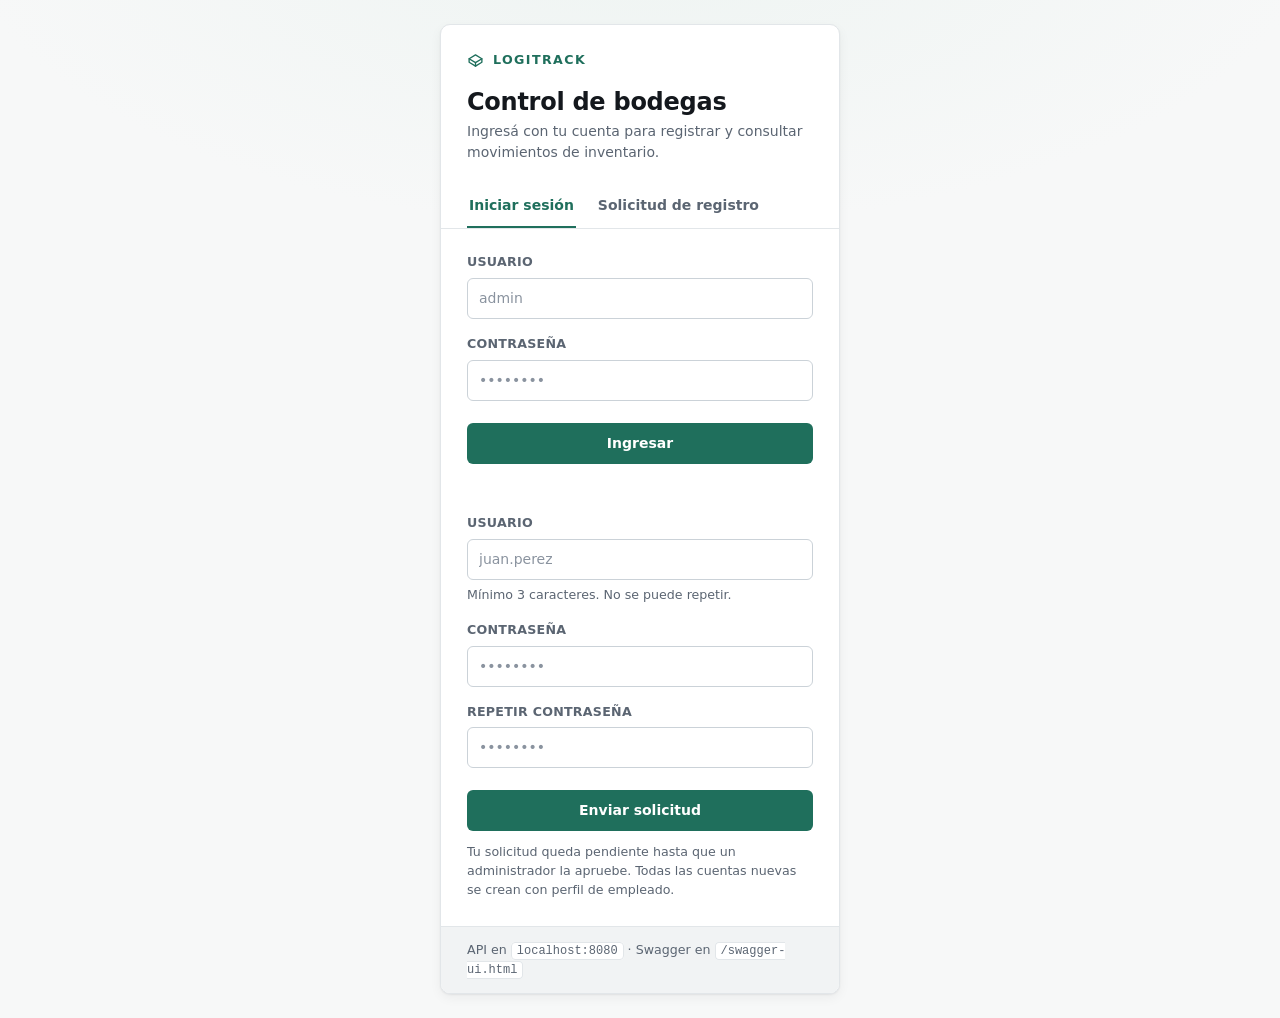
==== frontend/dashboard.html @ ac79ae20 "✨ feat: agrega el frontend del panel" ====
<!DOCTYPE html>
<html lang="es">
<head>
<meta charset="UTF-8">
<meta name="viewport" content="width=device-width, initial-scale=1">
<title>LogiTrack — Panel</title>
<link rel="stylesheet" href="css/estilos.css">
</head>
<body>

<div class="app">

  <!-- ============ BARRA LATERAL ============ -->
  <aside class="barra">
    <div class="barra__marca">
      <svg viewBox="0 0 24 24" fill="none" stroke="currentColor" stroke-width="1.9" stroke-linecap="round" stroke-linejoin="round" aria-hidden="true">
        <path d="M3 9.5 12 4l9 5.5v5L12 20l-9-5.5z"/>
        <path d="M3 9.5 12 15l9-5.5M12 15v5"/>
      </svg>
      <span>LogiTrack</span>
    </div>

    <div class="barra__seccion">Inventario</div>
    <nav class="barra__nav">
      <button class="barra__enlace" data-vista="bodegas">
        <svg viewBox="0 0 24 24" fill="none" stroke="currentColor" stroke-width="1.8" stroke-linecap="round" stroke-linejoin="round" aria-hidden="true"><path d="M3 10 12 3l9 7v10a1 1 0 0 1-1 1H4a1 1 0 0 1-1-1z"/><path d="M9 21v-7h6v7"/></svg>
        <span>Bodegas</span>
      </button>
      <button class="barra__enlace" data-vista="productos">
        <svg viewBox="0 0 24 24" fill="none" stroke="currentColor" stroke-width="1.8" stroke-linecap="round" stroke-linejoin="round" aria-hidden="true"><path d="M20 7 12 3 4 7v10l8 4 8-4z"/><path d="m4 7 8 4 8-4M12 11v10"/></svg>
        <span>Productos</span>
      </button>
      <button class="barra__enlace" data-vista="inventario">
        <svg viewBox="0 0 24 24" fill="none" stroke="currentColor" stroke-width="1.8" stroke-linecap="round" stroke-linejoin="round" aria-hidden="true"><path d="M4 6h16M4 12h16M4 18h16"/><circle cx="8" cy="6" r="1.4"/><circle cx="15" cy="12" r="1.4"/><circle cx="10" cy="18" r="1.4"/></svg>
        <span>Inventario</span>
      </button>
    </nav>

    <div class="barra__seccion">Operación</div>
    <nav class="barra__nav">
      <button class="barra__enlace" data-vista="movimiento">
        <svg viewBox="0 0 24 24" fill="none" stroke="currentColor" stroke-width="1.8" stroke-linecap="round" stroke-linejoin="round" aria-hidden="true"><path d="M4 8h13l-3-3M20 16H7l3 3"/></svg>
        <span>Movimientos</span>
      </button>
      <button class="barra__enlace" data-vista="detalle">
        <svg viewBox="0 0 24 24" fill="none" stroke="currentColor" stroke-width="1.8" stroke-linecap="round" stroke-linejoin="round" aria-hidden="true"><path d="M8 6h13M8 12h13M8 18h13"/><circle cx="3.5" cy="6" r="1.2"/><circle cx="3.5" cy="12" r="1.2"/><circle cx="3.5" cy="18" r="1.2"/></svg>
        <span>Detalle</span>
      </button>
    </nav>

    <div class="barra__seccion solo-admin">Administración</div>
    <nav class="barra__nav solo-admin">
      <button class="barra__enlace" data-vista="solicitudes">
        <svg viewBox="0 0 24 24" fill="none" stroke="currentColor" stroke-width="1.8" stroke-linecap="round" stroke-linejoin="round" aria-hidden="true"><path d="M16 4h2a2 2 0 0 1 2 2v13a2 2 0 0 1-2 2H6a2 2 0 0 1-2-2V6a2 2 0 0 1 2-2h2"/><rect x="8" y="2" width="8" height="4" rx="1"/></svg>
        <span>Solicitudes</span>
      </button>
      <button class="barra__enlace" data-vista="auditoria">
        <svg viewBox="0 0 24 24" fill="none" stroke="currentColor" stroke-width="1.8" stroke-linecap="round" stroke-linejoin="round" aria-hidden="true"><path d="M12 3l8 4v5c0 4.4-3.4 8.3-8 9-4.6-.7-8-4.6-8-9V7z"/><path d="m9 12 2 2 4-4"/></svg>
        <span>Auditoría</span>
      </button>
      <button class="barra__enlace" data-vista="reporte">
        <svg viewBox="0 0 24 24" fill="none" stroke="currentColor" stroke-width="1.8" stroke-linecap="round" stroke-linejoin="round" aria-hidden="true"><path d="M4 20V10M10 20V4M16 20v-7M22 20H2"/></svg>
        <span>Reporte</span>
      </button>
    </nav>

    <div class="barra__pie">
      <div class="barra__usuario">
        <span class="barra__inicial" id="inicial">?</span>
        <div>
          <span id="usuario-nombre">—</span>
          <span class="barra__rol" id="usuario-rol">—</span>
        </div>
      </div>
      <button class="barra__salir" id="btn-salir">Cerrar sesión</button>
    </div>
  </aside>

  <!-- ============ CONTENIDO ============ -->
  <div class="contenido">
    <header class="cabecera">
      <div class="cabecera__texto">
        <h1 id="titulo-vista">Bodegas</h1>
        <p id="desc-vista">Cargando…</p>
      </div>
    </header>

    <section class="vista" id="vista">
      <div class="panel"><div class="panel__cabecera"><div><h3>Cargando</h3><p>Un momento…</p></div></div></div>
    </section>
  </div>

</div>

<script src="js/dashboard.js"></script>
</body>
</html>
---- frontend/css/estilos.css ----
/* =========================================================
   LogiTrack — hoja de estilos
   Superficie: Operate (panel administrativo)
   ========================================================= */

/* ---------- Tokens ---------- */
:root {
  --tinta:        #14181d;
  --tinta-suave:  #5b6572;
  --tinta-tenue:  #8a939f;

  --fondo:        #f7f8f8;
  --superficie:   #ffffff;
  --superficie-2: #f1f3f4;
  --linea:        #e2e6e9;
  --linea-fuerte: #cbd2d8;

  --barra:        #1b2530;
  --barra-tinta:  #c6d0da;
  --barra-tenue:  #8a99a8;
  --barra-linea:  #2c3947;

  --acento:       #1f6f5c;
  --acento-hover: #185a4a;
  --acento-tenue: #e6f1ed;

  --exito:        #1c6b45;
  --exito-tenue:  #e6f3ec;
  --alerta:       #8a5a00;
  --alerta-tenue: #fbf1dd;
  --peligro:      #a82b22;
  --peligro-tenue:#fbeae8;

  --radio:   6px;
  --radio-g: 10px;

  --sombra: 0 1px 2px rgba(20, 24, 29, .06), 0 4px 12px rgba(20, 24, 29, .05);
  --sombra-alta: 0 8px 28px rgba(20, 24, 29, .12);

  --fuente: system-ui, -apple-system, "Segoe UI", Roboto, "Helvetica Neue", Arial, sans-serif;

  /* escala fija 1.125 */
  --t-xs:  .79rem;
  --t-sm:  .875rem;
  --t-md:  1rem;
  --t-lg:  1.125rem;
  --t-xl:  1.28rem;
  --t-2xl: 1.5rem;
}

/* ---------- Reset ---------- */
*, *::before, *::after { box-sizing: border-box; }
* { margin: 0; }

html { -webkit-text-size-adjust: 100%; }

body {
  font-family: var(--fuente);
  font-size: var(--t-sm);
  line-height: 1.5;
  color: var(--tinta);
  background: var(--fondo);
  -webkit-font-smoothing: antialiased;
}

button, input, select, textarea { font: inherit; color: inherit; }

/* Superficies del navegador, atadas a la paleta */
::selection { background: #cde7de; color: var(--tinta); }
:focus-visible {
  outline: 2px solid var(--acento);
  outline-offset: 2px;
  border-radius: 2px;
}
html { scrollbar-color: var(--linea-fuerte) transparent; scrollbar-width: thin; }

/* ---------- Tipografía ---------- */
h1, h2, h3 { line-height: 1.2; letter-spacing: -0.011em; text-wrap: balance; font-weight: 600; }
h1 { font-size: var(--t-2xl); }
h2 { font-size: var(--t-xl); }
h3 { font-size: var(--t-md); }

p { text-wrap: pretty; }

.dato-num { font-variant-numeric: tabular-nums; }

/* ---------- Controles ---------- */
.campo { display: grid; gap: 6px; }

.campo > label {
  font-size: var(--t-xs);
  font-weight: 600;
  letter-spacing: .02em;
  text-transform: uppercase;
  color: var(--tinta-suave);
}

input[type="text"], input[type="password"], input[type="number"],
input[type="datetime-local"], select {
  width: 100%;
  padding: 9px 11px;
  border: 1px solid var(--linea-fuerte);
  border-radius: var(--radio);
  background: var(--superficie);
  transition: border-color .15s ease, box-shadow .15s ease;
}

input::placeholder { color: var(--tinta-tenue); }

input:hover:not(:disabled), select:hover:not(:disabled) { border-color: #b3bcc5; }

input:focus, select:focus {
  outline: none;
  border-color: var(--acento);
  box-shadow: 0 0 0 3px var(--acento-tenue);
}

input:disabled, select:disabled { background: var(--superficie-2); color: var(--tinta-tenue); cursor: not-allowed; }

input[aria-invalid="true"] { border-color: var(--peligro); }
input[aria-invalid="true"]:focus { box-shadow: 0 0 0 3px var(--peligro-tenue); }

.ayuda { font-size: var(--t-xs); color: var(--tinta-suave); }
.error-campo { font-size: var(--t-xs); color: var(--peligro); }

/* ---------- Botones ---------- */
.boton {
  display: inline-flex;
  align-items: center;
  justify-content: center;
  gap: 7px;
  padding: 9px 15px;
  border: 1px solid transparent;
  border-radius: var(--radio);
  font-size: var(--t-sm);
  font-weight: 600;
  cursor: pointer;
  transition: background-color .15s ease, border-color .15s ease, color .15s ease;
  white-space: nowrap;
}

.boton--primario { background: var(--acento); color: #fff; }
.boton--primario:hover:not(:disabled) { background: var(--acento-hover); }
.boton--primario:active:not(:disabled) { background: #133f34; }

.boton--secundario {
  background: var(--superficie);
  border-color: var(--linea-fuerte);
  color: var(--tinta);
}
.boton--secundario:hover:not(:disabled) { background: var(--superficie-2); }

.boton--fantasma { background: transparent; color: var(--tinta-suave); }
.boton--fantasma:hover:not(:disabled) { background: var(--superficie-2); color: var(--tinta); }

.boton--peligro { background: transparent; border-color: var(--linea-fuerte); color: var(--peligro); }
.boton--peligro:hover:not(:disabled) { background: var(--peligro-tenue); border-color: #e6c3c0; }

.boton--bloque { width: 100%; }
.boton--sm { padding: 5px 10px; font-size: var(--t-xs); }

.boton:disabled { opacity: .55; cursor: not-allowed; }

.boton[data-cargando="true"] { color: transparent; position: relative; }
.boton[data-cargando="true"]::after {
  content: "";
  position: absolute;
  width: 14px; height: 14px;
  border: 2px solid rgba(255,255,255,.45);
  border-top-color: #fff;
  border-radius: 50%;
  animation: girar .6s linear infinite;
}
@keyframes girar { to { transform: rotate(360deg); } }

/* ---------- Login / registro ---------- */
.acceso {
  min-height: 100dvh;
  display: grid;
  place-items: center;
  padding: 24px;
  background:
    radial-gradient(1100px 500px at 50% -8%, #eef4f2 0%, transparent 62%),
    var(--fondo);
}

.acceso__panel {
  width: 100%;
  max-width: 400px;
  background: var(--superficie);
  border: 1px solid var(--linea);
  border-radius: var(--radio-g);
  box-shadow: var(--sombra);
  overflow: hidden;
}

.acceso__marca {
  padding: 26px 26px 0;
  display: grid;
  gap: 4px;
}

.acceso__logo {
  display: flex;
  align-items: center;
  gap: 9px;
  font-size: var(--t-xs);
  font-weight: 700;
  letter-spacing: .11em;
  text-transform: uppercase;
  color: var(--acento);
  margin-bottom: 14px;
}

.acceso__logo svg { width: 17px; height: 17px; }

.acceso__marca p { color: var(--tinta-suave); font-size: var(--t-sm); }

.pestanas {
  display: flex;
  gap: 2px;
  margin-top: 22px;
  padding: 0 26px;
  border-bottom: 1px solid var(--linea);
}

.pestana {
  position: relative;
  padding: 10px 2px;
  margin-right: 18px;
  background: none;
  border: 0;
  border-bottom: 2px solid transparent;
  color: var(--tinta-suave);
  font-size: var(--t-sm);
  font-weight: 600;
  cursor: pointer;
  transition: color .15s ease, border-color .15s ease;
}

.pestana:hover { color: var(--tinta); }

.pestana[aria-selected="true"] {
  color: var(--acento);
  border-bottom-color: var(--acento);
}

.acceso__cuerpo { padding: 24px 26px 26px; display: grid; gap: 16px; }

.acceso__pie {
  padding: 14px 26px;
  border-top: 1px solid var(--linea);
  background: var(--superficie-2);
  font-size: var(--t-xs);
  color: var(--tinta-suave);
}

.acceso__pie code {
  font-family: ui-monospace, "Cascadia Mono", Consolas, monospace;
  font-size: .95em;
  background: var(--superficie);
  border: 1px solid var(--linea);
  border-radius: 4px;
  padding: 1px 5px;
}

/* ---------- Avisos ---------- */
.aviso {
  display: flex;
  gap: 10px;
  padding: 11px 13px;
  border-radius: var(--radio);
  font-size: var(--t-sm);
  border: 1px solid;
}
.aviso--error   { background: var(--peligro-tenue); border-color: #eccfcc; color: var(--peligro); }
.aviso--exito   { background: var(--exito-tenue);   border-color: #cfe6da; color: var(--exito); }
.aviso--info    { background: var(--acento-tenue);  border-color: #cde3db; color: var(--acento); }
.aviso--alerta  { background: var(--alerta-tenue);  border-color: #eddfbe; color: var(--alerta); }
.aviso[hidden] { display: none; }

/* ---------- Shell del panel ---------- */
.app {
  display: grid;
  grid-template-columns: 232px 1fr;
  min-height: 100dvh;
}

/* ---------- Barra lateral ---------- */
.barra {
  background: var(--barra);
  color: var(--barra-tinta);
  display: flex;
  flex-direction: column;
  padding: 18px 12px;
  gap: 6px;
}

.barra__marca {
  display: flex;
  align-items: center;
  gap: 9px;
  padding: 4px 10px 18px;
  color: #fff;
}

.barra__marca svg { width: 19px; height: 19px; color: #6fd0b2; }

.barra__marca span {
  font-size: var(--t-xs);
  font-weight: 700;
  letter-spacing: .11em;
  text-transform: uppercase;
}

.barra__seccion {
  padding: 14px 10px 6px;
  font-size: 11px;
  font-weight: 700;
  letter-spacing: .09em;
  text-transform: uppercase;
  color: var(--barra-tenue);
}

.barra__nav { display: grid; gap: 1px; }

.barra__enlace {
  display: flex;
  align-items: center;
  gap: 10px;
  width: 100%;
  padding: 8px 10px;
  border: 0;
  border-radius: var(--radio);
  background: none;
  color: var(--barra-tinta);
  font-size: var(--t-sm);
  text-align: left;
  cursor: pointer;
  transition: background-color .15s ease, color .15s ease;
}

.barra__enlace svg { width: 16px; height: 16px; flex: none; opacity: .8; }
.barra__enlace:hover { background: #243040; color: #fff; }
.barra__enlace[aria-current="page"] { background: #26333f; color: #fff; }
.barra__enlace[aria-current="page"] svg { opacity: 1; color: #6fd0b2; }

.barra__pie { margin-top: auto; padding-top: 14px; border-top: 1px solid var(--barra-linea); }

.barra__usuario {
  display: flex;
  align-items: center;
  gap: 9px;
  padding: 8px 10px;
  color: #fff;
  font-size: var(--t-sm);
}

.barra__inicial {
  width: 26px; height: 26px;
  flex: none;
  display: grid;
  place-items: center;
  border-radius: 50%;
  background: #33445a;
  font-size: var(--t-xs);
  font-weight: 700;
}

.barra__rol {
  display: block;
  font-size: 11px;
  color: var(--barra-tenue);
  letter-spacing: .04em;
}

.barra__salir {
  display: block;
  width: 100%;
  margin-top: 4px;
  padding: 7px 10px;
  border: 0;
  border-radius: var(--radio);
  background: none;
  color: var(--barra-tenue);
  font-size: var(--t-xs);
  text-align: left;
  cursor: pointer;
}
.barra__salir:hover { background: #243040; color: #fff; }

/* ---------- Contenido ---------- */
.contenido { display: flex; flex-direction: column; min-width: 0; }

.cabecera {
  display: flex;
  align-items: flex-end;
  justify-content: space-between;
  gap: 20px;
  padding: 26px 32px 18px;
  border-bottom: 1px solid var(--linea);
  background: var(--superficie);
}

.cabecera__texto { display: grid; gap: 3px; }
.cabecera__texto p { color: var(--tinta-suave); font-size: var(--t-sm); }

.vista { padding: 24px 32px 48px; display: grid; gap: 20px; align-content: start; }

/* ---------- Panel de contenido ---------- */
.panel {
  background: var(--superficie);
  border: 1px solid var(--linea);
  border-radius: var(--radio-g);
  overflow: hidden;
}

.panel__cabecera {
  display: flex;
  align-items: center;
  justify-content: space-between;
  gap: 16px;
  padding: 14px 18px;
  border-bottom: 1px solid var(--linea);
}

.panel__cabecera h3 { font-size: var(--t-md); }
.panel__cabecera p { color: var(--tinta-suave); font-size: var(--t-xs); margin-top: 2px; }

/* ---------- Tabla ---------- */
.tabla-envoltura { overflow-x: auto; }

table { width: 100%; border-collapse: collapse; font-size: var(--t-sm); }

thead th {
  position: sticky;
  top: 0;
  padding: 9px 18px;
  text-align: left;
  font-size: var(--t-xs);
  font-weight: 600;
  letter-spacing: .03em;
  text-transform: uppercase;
  color: var(--tinta-suave);
  background: var(--superficie-2);
  border-bottom: 1px solid var(--linea);
  white-space: nowrap;
}

tbody td {
  padding: 11px 18px;
  border-bottom: 1px solid var(--linea);
  vertical-align: middle;
}

tbody tr:last-child td { border-bottom: 0; }
tbody tr:hover { background: #fafbfb; }

td.num, th.num { text-align: right; font-variant-numeric: tabular-nums; }

.celda-vacia { padding: 40px 18px; text-align: center; color: var(--tinta-suave); }
.celda-vacia strong { display: block; color: var(--tinta); margin-bottom: 4px; }

/* ---------- Etiquetas de estado ---------- */
.eti {
  display: inline-flex;
  align-items: center;
  gap: 5px;
  padding: 2px 8px;
  border-radius: 999px;
  font-size: 11.5px;
  font-weight: 600;
  letter-spacing: .02em;
  border: 1px solid;
  white-space: nowrap;
}
.eti--activo    { background: var(--exito-tenue); color: var(--exito); border-color: #cfe6da; }
.eti--pendiente { background: var(--alerta-tenue); color: var(--alerta); border-color: #eddfbe; }
.eti--rechazado { background: var(--peligro-tenue); color: var(--peligro); border-color: #eccfcc; }
.eti--insert    { background: var(--exito-tenue); color: var(--exito); border-color: #cfe6da; }
.eti--update    { background: var(--acento-tenue); color: var(--acento); border-color: #cde3db; }
.eti--delete    { background: var(--peligro-tenue); color: var(--peligro); border-color: #eccfcc; }
.eti--neutra    { background: var(--superficie-2); color: var(--tinta-suave); border-color: var(--linea-fuerte); }

/* ---------- Rejilla de métricas ---------- */
.rejilla {
  display: grid;
  grid-template-columns: repeat(auto-fit, minmax(210px, 1fr));
  gap: 1px;
  background: var(--linea);
  border: 1px solid var(--linea);
  border-radius: var(--radio-g);
  overflow: hidden;
}

.metrica { background: var(--superficie); padding: 16px 18px; display: grid; gap: 3px; }
.metrica__rotulo { font-size: var(--t-xs); color: var(--tinta-suave); letter-spacing: .02em; }
.metrica__valor { font-size: var(--t-xl); font-weight: 600; font-variant-numeric: tabular-nums; }
.metrica__nota { font-size: var(--t-xs); color: var(--tinta-tenue); }

/* ---------- Formularios en fila ---------- */
.form-fila {
  display: grid;
  grid-template-columns: repeat(auto-fit, minmax(160px, 1fr));
  gap: 14px;
  align-items: end;
}

.form-fila .campo--ancho { grid-column: 1 / -1; }

/* ---------- Cargando ---------- */
.esqueleto {
  height: 13px;
  border-radius: 3px;
  background: linear-gradient(90deg, var(--superficie-2) 25%, #e9edef 50%, var(--superficie-2) 75%);
  background-size: 200% 100%;
  animation: brillo 1.3s ease-in-out infinite;
}
@keyframes brillo { to { background-position: -200% 0; } }

/* ---------- Responsive ---------- */
@media (max-width: 860px) {
  .app { grid-template-columns: 1fr; }
  .barra {
    flex-direction: row;
    align-items: center;
    padding: 10px 12px;
    overflow-x: auto;
    gap: 2px;
  }
  .barra__marca { padding: 0 14px 0 4px; }
  .barra__marca span { display: none; }
  .barra__seccion { display: none; }
  .barra__nav { display: flex; gap: 2px; }
  .barra__enlace span { display: none; }
  .barra__enlace { padding: 9px; }
  .barra__pie { margin-top: 0; padding-top: 0; border-top: 0; margin-left: auto; }
  .barra__usuario div { display: none; }
  .barra__salir { display: none; }
  .cabecera, .vista { padding-left: 16px; padding-right: 16px; }
}
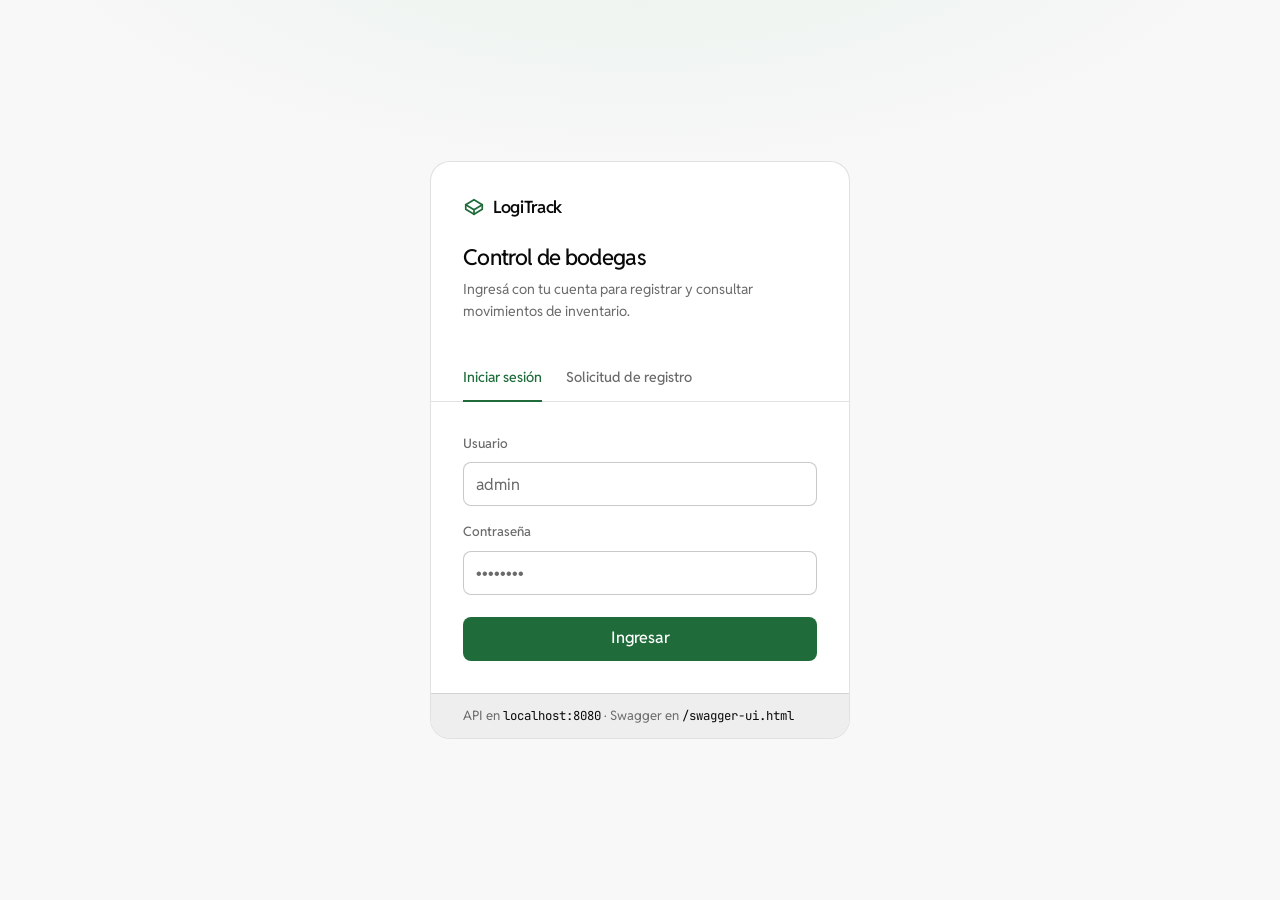
==== commit 4766620a: "✨ feat: rehace el sistema visual del frontend" ====
--- a/frontend/dashboard.html
+++ b/frontend/dashboard.html
@@ -1,9 +1,12 @@
 <!DOCTYPE html>
-<html lang="es">
+<html lang="es" data-radius="soft">
 <head>
 <meta charset="UTF-8">
-<meta name="viewport" content="width=device-width, initial-scale=1">
+<meta name="viewport" content="width=device-width, initial-scale=1, viewport-fit=cover">
 <title>LogiTrack — Panel</title>
+<link rel="preconnect" href="https://fonts.googleapis.com">
+<link rel="preconnect" href="https://fonts.gstatic.com" crossorigin>
+<link href="https://fonts.googleapis.com/css2?family=Reddit+Sans:wght@400..700&family=JetBrains+Mono:wght@400..500&display=swap" rel="stylesheet">
 <link rel="stylesheet" href="css/estilos.css">
 </head>
 <body>
--- a/frontend/css/estilos.css
+++ b/frontend/css/estilos.css
@@ -1,393 +1,482 @@
 /* =========================================================
-   LogiTrack — hoja de estilos
-   Superficie: Operate (panel administrativo)
+   LogiTrack — sistema visual
+   Paleta y tipografía: repartidas por el dealer del skill
+   design-taste-frontend (palette mint-pink-accounts, type reddit).
+   Superficie: Operate (panel de trabajo). Un solo sistema:
+   un botón, un radio, una hairline, una tabla, un acento.
    ========================================================= */
 
-/* ---------- Tokens ---------- */
+/* ---------- Tokens repartidos ---------- */
 :root {
-  --tinta:        #14181d;
-  --tinta-suave:  #5b6572;
-  --tinta-tenue:  #8a939f;
-
-  --fondo:        #f7f8f8;
-  --superficie:   #ffffff;
-  --superficie-2: #f1f3f4;
-  --linea:        #e2e6e9;
-  --linea-fuerte: #cbd2d8;
-
-  --barra:        #1b2530;
-  --barra-tinta:  #c6d0da;
-  --barra-tenue:  #8a99a8;
-  --barra-linea:  #2c3947;
-
-  --acento:       #1f6f5c;
-  --acento-hover: #185a4a;
-  --acento-tenue: #e6f1ed;
-
-  --exito:        #1c6b45;
-  --exito-tenue:  #e6f3ec;
-  --alerta:       #8a5a00;
-  --alerta-tenue: #fbf1dd;
-  --peligro:      #a82b22;
-  --peligro-tenue:#fbeae8;
-
-  --radio:   6px;
-  --radio-g: 10px;
-
-  --sombra: 0 1px 2px rgba(20, 24, 29, .06), 0 4px 12px rgba(20, 24, 29, .05);
-  --sombra-alta: 0 8px 28px rgba(20, 24, 29, .12);
-
-  --fuente: system-ui, -apple-system, "Segoe UI", Roboto, "Helvetica Neue", Arial, sans-serif;
-
-  /* escala fija 1.125 */
-  --t-xs:  .79rem;
-  --t-sm:  .875rem;
-  --t-md:  1rem;
-  --t-lg:  1.125rem;
-  --t-xl:  1.28rem;
-  --t-2xl: 1.5rem;
-}
-
-/* ---------- Reset ---------- */
+  /* paleta */
+  --bg:        #f8f8f8;
+  --surface:   #eeeeee;
+  --ink:       #0a0a0a;
+  --muted:     #6a6a6a;
+  --accent:    #1f6b3a;
+  --accent-ink:#ffffff;
+
+  /* ground invertido (barra lateral) */
+  --inv-bg:      #0a0a0a;
+  --inv-surface: #171717;
+  --inv-ink:     #f8f8f8;
+  --inv-muted:   #939393;
+
+  /* hairline: 12-15% del ink, nunca un gris inventado */
+  --line:        rgba(10, 10, 10, .12);
+  --line-fuerte: rgba(10, 10, 10, .22);
+  --line-inv:    rgba(248, 248, 248, .14);
+
+  /* estado: solo para marcas pequeñas y etiquetas */
+  --ok:      #1f6b3a;
+  --ok-bg:   #e8f1ec;
+  --warn:    #7d5300;
+  --warn-bg: #f8efdc;
+  --bad:     #9c2a21;
+  --bad-bg:  #f8e7e5;
+
+  /* tipografía */
+  --font-display: "Reddit Sans", system-ui, -apple-system, "Segoe UI", sans-serif;
+  --font-text:    "Reddit Sans", system-ui, -apple-system, "Segoe UI", sans-serif;
+  --font-mono:    "JetBrains Mono", ui-monospace, "Cascadia Mono", Consolas, monospace;
+
+  --display-weight: 500;
+  --display-tracking: -0.03em;
+
+  /* escala fija */
+  --t-h1:    1.75rem;   /* 28 */
+  --t-h2:    1.375rem;  /* 22 */
+  --t-h3:    1.0625rem; /* 17 */
+  --t-body:  1rem;      /* 16 */
+  --t-small: .875rem;   /* 14 */
+  --t-label: .8125rem;  /* 13 */
+  --t-stat:  2.125rem;  /* 34 */
+
+  /* radios: soft 8 / 12 / 20 */
+  --r-sm:  8px;
+  --r-md:  12px;
+  --r-lg:  20px;
+
+  /* spacing: 4 8 12 16 24 32 48 64 */
+  --s-1: 4px;  --s-2: 8px;  --s-3: 12px; --s-4: 16px;
+  --s-5: 24px; --s-6: 32px; --s-7: 48px; --s-8: 64px;
+
+  /* movimiento (skill animate) */
+  --ease-out:    cubic-bezier(0.23, 1, 0.32, 1);
+  --ease-in-out: cubic-bezier(0.77, 0, 0.175, 1);
+  --dur-fast:  140ms;
+  --dur:       180ms;
+  --dur-vista: 220ms;
+}
+
+/* ---------- Base ---------- */
 *, *::before, *::after { box-sizing: border-box; }
 * { margin: 0; }
 
-html { -webkit-text-size-adjust: 100%; }
+[hidden] { display: none !important; }
+
+html {
+  -webkit-text-size-adjust: 100%;
+  font-synthesis: none;
+}
 
 body {
-  font-family: var(--fuente);
-  font-size: var(--t-sm);
-  line-height: 1.5;
-  color: var(--tinta);
-  background: var(--fondo);
+  font-family: var(--font-text);
+  font-size: var(--t-body);
+  line-height: 1.55;
+  color: var(--ink);
+  background: var(--bg);
   -webkit-font-smoothing: antialiased;
 }
 
 button, input, select, textarea { font: inherit; color: inherit; }
 
-/* Superficies del navegador, atadas a la paleta */
-::selection { background: #cde7de; color: var(--tinta); }
+/* Superficies del navegador atadas a la paleta */
+::selection { background: #cfe6d8; color: var(--ink); }
 :focus-visible {
-  outline: 2px solid var(--acento);
+  outline: 2px solid var(--accent);
   outline-offset: 2px;
-  border-radius: 2px;
-}
-html { scrollbar-color: var(--linea-fuerte) transparent; scrollbar-width: thin; }
+  border-radius: 3px;
+}
+html { scrollbar-color: var(--line-fuerte) transparent; scrollbar-width: thin; }
 
 /* ---------- Tipografía ---------- */
-h1, h2, h3 { line-height: 1.2; letter-spacing: -0.011em; text-wrap: balance; font-weight: 600; }
-h1 { font-size: var(--t-2xl); }
-h2 { font-size: var(--t-xl); }
-h3 { font-size: var(--t-md); }
+h1, h2, h3 {
+  font-family: var(--font-display);
+  font-weight: var(--display-weight);
+  line-height: 1.15;
+  letter-spacing: var(--display-tracking);
+  text-wrap: balance;
+}
+h1 { font-size: var(--t-h1); }
+h2 { font-size: var(--t-h2); }
+h3 { font-size: var(--t-h3); letter-spacing: -0.018em; }
 
 p { text-wrap: pretty; }
 
-.dato-num { font-variant-numeric: tabular-nums; }
+.num, .dato-num {
+  font-family: var(--font-mono);
+  font-variant-numeric: tabular-nums;
+  font-feature-settings: "tnum" 1;
+}
+
+/* Nunca versalitas ni mayúsculas con tracking: etiquetas en caja normal */
+.etiqueta-campo {
+  font-size: var(--t-label);
+  font-weight: 500;
+  color: var(--muted);
+  letter-spacing: 0;
+}
 
 /* ---------- Controles ---------- */
-.campo { display: grid; gap: 6px; }
+.campo { display: grid; gap: var(--s-2); }
 
 .campo > label {
-  font-size: var(--t-xs);
-  font-weight: 600;
-  letter-spacing: .02em;
-  text-transform: uppercase;
-  color: var(--tinta-suave);
-}
-
-input[type="text"], input[type="password"], input[type="number"],
+  font-size: var(--t-label);
+  font-weight: 500;
+  color: var(--muted);
+}
+
+input[type="text"], input[type="password"], input[type="tel"], input[type="number"],
 input[type="datetime-local"], select {
   width: 100%;
-  padding: 9px 11px;
-  border: 1px solid var(--linea-fuerte);
-  border-radius: var(--radio);
-  background: var(--superficie);
-  transition: border-color .15s ease, box-shadow .15s ease;
-}
-
-input::placeholder { color: var(--tinta-tenue); }
-
-input:hover:not(:disabled), select:hover:not(:disabled) { border-color: #b3bcc5; }
+  height: 44px;
+  padding: 0 var(--s-3);
+  border: 1px solid var(--line-fuerte);
+  border-radius: var(--r-sm);
+  background: #fff;
+  font-size: var(--t-body);
+  transition:
+    border-color var(--dur) var(--ease-out),
+    box-shadow var(--dur) var(--ease-out);
+}
+
+input::placeholder { color: var(--muted); }
+
+input:hover:not(:disabled), select:hover:not(:disabled) { border-color: var(--ink); }
 
 input:focus, select:focus {
   outline: none;
-  border-color: var(--acento);
-  box-shadow: 0 0 0 3px var(--acento-tenue);
-}
-
-input:disabled, select:disabled { background: var(--superficie-2); color: var(--tinta-tenue); cursor: not-allowed; }
-
-input[aria-invalid="true"] { border-color: var(--peligro); }
-input[aria-invalid="true"]:focus { box-shadow: 0 0 0 3px var(--peligro-tenue); }
-
-.ayuda { font-size: var(--t-xs); color: var(--tinta-suave); }
-.error-campo { font-size: var(--t-xs); color: var(--peligro); }
-
-/* ---------- Botones ---------- */
+  border-color: var(--accent);
+  box-shadow: 0 0 0 3px rgba(31, 107, 58, .14);
+}
+
+input:disabled, select:disabled {
+  background: var(--surface);
+  color: var(--muted);
+  cursor: not-allowed;
+}
+
+input[aria-invalid="true"] { border-color: var(--bad); }
+input[aria-invalid="true"]:focus { box-shadow: 0 0 0 3px rgba(156, 42, 33, .14); }
+
+.ayuda { font-size: var(--t-label); color: var(--muted); }
+.error-campo { font-size: var(--t-label); color: var(--bad); }
+
+/* ---------- Botones: una forma, una altura ---------- */
 .boton {
   display: inline-flex;
   align-items: center;
   justify-content: center;
-  gap: 7px;
-  padding: 9px 15px;
+  gap: var(--s-2);
+  height: 44px;
+  padding: 0 var(--s-5);
   border: 1px solid transparent;
-  border-radius: var(--radio);
-  font-size: var(--t-sm);
-  font-weight: 600;
+  border-radius: var(--r-sm);
+  font-size: var(--t-body);
+  font-weight: 500;
   cursor: pointer;
-  transition: background-color .15s ease, border-color .15s ease, color .15s ease;
   white-space: nowrap;
-}
-
-.boton--primario { background: var(--acento); color: #fff; }
-.boton--primario:hover:not(:disabled) { background: var(--acento-hover); }
-.boton--primario:active:not(:disabled) { background: #133f34; }
+  transition:
+    background-color var(--dur) var(--ease-out),
+    border-color var(--dur) var(--ease-out),
+    color var(--dur) var(--ease-out),
+    transform var(--dur-fast) var(--ease-out);
+}
+
+/* El unico boton relleno marca la accion principal */
+.boton--primario { background: var(--accent); color: var(--accent-ink); }
+.boton--primario:hover:not(:disabled) { background: #185631; }
+.boton--primario:active:not(:disabled) { background: #12452a; }
 
 .boton--secundario {
-  background: var(--superficie);
-  border-color: var(--linea-fuerte);
-  color: var(--tinta);
-}
-.boton--secundario:hover:not(:disabled) { background: var(--superficie-2); }
-
-.boton--fantasma { background: transparent; color: var(--tinta-suave); }
-.boton--fantasma:hover:not(:disabled) { background: var(--superficie-2); color: var(--tinta); }
-
-.boton--peligro { background: transparent; border-color: var(--linea-fuerte); color: var(--peligro); }
-.boton--peligro:hover:not(:disabled) { background: var(--peligro-tenue); border-color: #e6c3c0; }
+  background: transparent;
+  border-color: var(--line-fuerte);
+  color: var(--ink);
+}
+.boton--secundario:hover:not(:disabled) { border-color: var(--ink); background: rgba(10, 10, 10, .03); }
+
+.boton--fantasma { background: transparent; color: var(--muted); }
+.boton--fantasma:hover:not(:disabled) { color: var(--ink); background: rgba(10, 10, 10, .05); }
+
+.boton--peligro { background: transparent; border-color: var(--line-fuerte); color: var(--bad); }
+.boton--peligro:hover:not(:disabled) { border-color: var(--bad); background: var(--bad-bg); }
 
 .boton--bloque { width: 100%; }
-.boton--sm { padding: 5px 10px; font-size: var(--t-xs); }
-
-.boton:disabled { opacity: .55; cursor: not-allowed; }
+.boton--sm { height: 32px; padding: 0 var(--s-3); font-size: var(--t-label); }
+
+.boton:disabled { opacity: .45; cursor: not-allowed; }
+
+/* Feedback de presion */
+.boton:active:not(:disabled) { transform: scale(0.97); }
 
 .boton[data-cargando="true"] { color: transparent; position: relative; }
 .boton[data-cargando="true"]::after {
   content: "";
   position: absolute;
-  width: 14px; height: 14px;
-  border: 2px solid rgba(255,255,255,.45);
+  width: 15px; height: 15px;
+  border: 2px solid rgba(255, 255, 255, .4);
   border-top-color: #fff;
   border-radius: 50%;
   animation: girar .6s linear infinite;
 }
+.boton--secundario[data-cargando="true"]::after { border-color: var(--line-fuerte); border-top-color: var(--ink); }
 @keyframes girar { to { transform: rotate(360deg); } }
 
-/* ---------- Login / registro ---------- */
+/* Enlace de texto: un solo estilo para toda la app */
+.enlace {
+  color: var(--accent);
+  text-decoration: underline;
+  text-underline-offset: 3px;
+  text-decoration-thickness: 1px;
+}
+.enlace:hover { text-decoration-thickness: 2px; }
+
+/* ---------- Acceso (login y registro) ---------- */
 .acceso {
   min-height: 100dvh;
   display: grid;
   place-items: center;
-  padding: 24px;
+  padding: var(--s-5);
   background:
-    radial-gradient(1100px 500px at 50% -8%, #eef4f2 0%, transparent 62%),
-    var(--fondo);
+    radial-gradient(1100px 480px at 50% -12%, #e9f2ec 0%, transparent 62%),
+    var(--bg);
 }
 
 .acceso__panel {
   width: 100%;
-  max-width: 400px;
-  background: var(--superficie);
-  border: 1px solid var(--linea);
-  border-radius: var(--radio-g);
-  box-shadow: var(--sombra);
+  max-width: 420px;
+  background: #fff;
+  border: 1px solid var(--line);
+  border-radius: var(--r-lg);
   overflow: hidden;
 }
 
-.acceso__marca {
-  padding: 26px 26px 0;
-  display: grid;
-  gap: 4px;
-}
+.acceso__marca { padding: var(--s-6) var(--s-6) 0; display: grid; gap: var(--s-2); }
 
 .acceso__logo {
   display: flex;
   align-items: center;
-  gap: 9px;
-  font-size: var(--t-xs);
-  font-weight: 700;
-  letter-spacing: .11em;
-  text-transform: uppercase;
-  color: var(--acento);
-  margin-bottom: 14px;
-}
-
-.acceso__logo svg { width: 17px; height: 17px; }
-
-.acceso__marca p { color: var(--tinta-suave); font-size: var(--t-sm); }
+  gap: var(--s-2);
+  font-size: var(--t-h3);
+  font-weight: 600;
+  letter-spacing: -0.02em;
+  color: var(--ink);
+  margin-bottom: var(--s-4);
+}
+
+.acceso__logo svg { width: 22px; height: 22px; color: var(--accent); }
+
+.acceso__marca h1 { font-size: var(--t-h2); }
+.acceso__marca p { color: var(--muted); font-size: var(--t-small); line-height: 1.6; }
 
 .pestanas {
   display: flex;
-  gap: 2px;
-  margin-top: 22px;
-  padding: 0 26px;
-  border-bottom: 1px solid var(--linea);
-}
-
+  gap: var(--s-5);
+  margin-top: var(--s-6);
+  padding: 0 var(--s-6);
+  border-bottom: 1px solid var(--line);
+}
+
+/* Pestaña: subrayado 2px que se dibuja, sin mayúsculas */
 .pestana {
   position: relative;
-  padding: 10px 2px;
-  margin-right: 18px;
+  padding: var(--s-3) 0;
   background: none;
   border: 0;
   border-bottom: 2px solid transparent;
-  color: var(--tinta-suave);
-  font-size: var(--t-sm);
-  font-weight: 600;
+  margin-bottom: -1px;
+  color: var(--muted);
+  font-size: var(--t-small);
+  font-weight: 500;
   cursor: pointer;
-  transition: color .15s ease, border-color .15s ease;
-}
-
-.pestana:hover { color: var(--tinta); }
-
-.pestana[aria-selected="true"] {
-  color: var(--acento);
-  border-bottom-color: var(--acento);
-}
-
-.acceso__cuerpo { padding: 24px 26px 26px; display: grid; gap: 16px; }
+  transition: color var(--dur) var(--ease-out), border-color var(--dur) var(--ease-out);
+}
+
+.pestana:hover { color: var(--ink); }
+.pestana[aria-selected="true"] { color: var(--accent); border-bottom-color: var(--accent); }
+
+.acceso__cuerpo {
+  padding: var(--s-6);
+  display: grid;
+  gap: var(--s-4);
+  transition:
+    opacity 180ms var(--ease-out),
+    transform 180ms var(--ease-out);
+  @starting-style {
+    opacity: 0;
+    transform: translateY(-4px);
+  }
+}
 
 .acceso__pie {
-  padding: 14px 26px;
-  border-top: 1px solid var(--linea);
-  background: var(--superficie-2);
-  font-size: var(--t-xs);
-  color: var(--tinta-suave);
+  padding: var(--s-3) var(--s-6);
+  border-top: 1px solid var(--line);
+  background: var(--surface);
+  font-size: var(--t-label);
+  color: var(--muted);
 }
 
 .acceso__pie code {
-  font-family: ui-monospace, "Cascadia Mono", Consolas, monospace;
+  font-family: var(--font-mono);
   font-size: .95em;
-  background: var(--superficie);
-  border: 1px solid var(--linea);
-  border-radius: 4px;
-  padding: 1px 5px;
+  color: var(--ink);
+}
+
+/* Pie de formulario con el boton a la derecha: una sola accion */
+.form-pie {
+  display: flex;
+  align-items: center;
+  gap: var(--s-3);
+  margin-top: var(--s-5);
 }
 
 /* ---------- Avisos ---------- */
 .aviso {
   display: flex;
-  gap: 10px;
-  padding: 11px 13px;
-  border-radius: var(--radio);
-  font-size: var(--t-sm);
+  gap: var(--s-2);
+  padding: var(--s-3) var(--s-4);
+  border-radius: var(--r-sm);
+  font-size: var(--t-small);
   border: 1px solid;
-}
-.aviso--error   { background: var(--peligro-tenue); border-color: #eccfcc; color: var(--peligro); }
-.aviso--exito   { background: var(--exito-tenue);   border-color: #cfe6da; color: var(--exito); }
-.aviso--info    { background: var(--acento-tenue);  border-color: #cde3db; color: var(--acento); }
-.aviso--alerta  { background: var(--alerta-tenue);  border-color: #eddfbe; color: var(--alerta); }
+  transition: opacity 160ms var(--ease-out);
+  @starting-style { opacity: 0; }
+}
+.aviso--error  { background: var(--bad-bg);  border-color: #e9c9c6; color: var(--bad); }
+.aviso--exito  { background: var(--ok-bg);   border-color: #c9e0d2; color: var(--ok); }
+.aviso--info   { background: #eef2f0;        border-color: var(--line); color: var(--ink); }
+.aviso--alerta { background: var(--warn-bg); border-color: #e8d9b8; color: var(--warn); }
 .aviso[hidden] { display: none; }
 
 /* ---------- Shell del panel ---------- */
 .app {
   display: grid;
-  grid-template-columns: 232px 1fr;
+  grid-template-columns: 236px 1fr;
   min-height: 100dvh;
 }
 
-/* ---------- Barra lateral ---------- */
+/* ---------- Barra lateral (ground invertido) ---------- */
 .barra {
-  background: var(--barra);
-  color: var(--barra-tinta);
+  background: var(--inv-bg);
+  color: var(--inv-ink);
   display: flex;
   flex-direction: column;
-  padding: 18px 12px;
-  gap: 6px;
+  padding: var(--s-5) var(--s-3);
+  gap: var(--s-1);
 }
 
 .barra__marca {
   display: flex;
   align-items: center;
-  gap: 9px;
-  padding: 4px 10px 18px;
-  color: #fff;
-}
-
-.barra__marca svg { width: 19px; height: 19px; color: #6fd0b2; }
-
-.barra__marca span {
-  font-size: var(--t-xs);
-  font-weight: 700;
-  letter-spacing: .11em;
-  text-transform: uppercase;
-}
-
+  gap: var(--s-2);
+  padding: var(--s-1) var(--s-3) var(--s-5);
+  color: var(--inv-ink);
+  font-size: var(--t-body);
+  font-weight: 600;
+  letter-spacing: -0.02em;
+}
+
+.barra__marca svg { width: 21px; height: 21px; color: #6fce9d; }
+
+/* Encabezado de grupo: caja normal, 13px, sin tracking */
 .barra__seccion {
-  padding: 14px 10px 6px;
-  font-size: 11px;
-  font-weight: 700;
-  letter-spacing: .09em;
-  text-transform: uppercase;
-  color: var(--barra-tenue);
-}
-
-.barra__nav { display: grid; gap: 1px; }
+  padding: var(--s-4) var(--s-3) var(--s-2);
+  font-size: var(--t-label);
+  font-weight: 500;
+  color: var(--inv-muted);
+}
+
+.barra__nav { display: grid; gap: 2px; }
 
 .barra__enlace {
   display: flex;
   align-items: center;
-  gap: 10px;
+  gap: var(--s-3);
   width: 100%;
-  padding: 8px 10px;
+  height: 38px;
+  padding: 0 var(--s-3);
   border: 0;
-  border-radius: var(--radio);
+  border-radius: var(--r-sm);
   background: none;
-  color: var(--barra-tinta);
-  font-size: var(--t-sm);
+  color: var(--inv-muted);
+  font-size: var(--t-small);
+  font-weight: 500;
   text-align: left;
   cursor: pointer;
-  transition: background-color .15s ease, color .15s ease;
-}
-
-.barra__enlace svg { width: 16px; height: 16px; flex: none; opacity: .8; }
-.barra__enlace:hover { background: #243040; color: #fff; }
-.barra__enlace[aria-current="page"] { background: #26333f; color: #fff; }
-.barra__enlace[aria-current="page"] svg { opacity: 1; color: #6fd0b2; }
-
-.barra__pie { margin-top: auto; padding-top: 14px; border-top: 1px solid var(--barra-linea); }
+  transition:
+    background-color var(--dur) var(--ease-out),
+    color var(--dur) var(--ease-out);
+}
+
+.barra__enlace svg { width: 17px; height: 17px; flex: none; }
+
+.barra__enlace:hover { background: var(--inv-surface); color: var(--inv-ink); }
+
+/* Activo: fondo + acento en el icono, sin barra lateral */
+.barra__enlace[aria-current="page"] { background: var(--inv-surface); color: var(--inv-ink); }
+.barra__enlace[aria-current="page"] svg { color: #6fce9d; }
+
+.barra__pie {
+  margin-top: auto;
+  padding-top: var(--s-4);
+  border-top: 1px solid var(--line-inv);
+}
 
 .barra__usuario {
   display: flex;
   align-items: center;
-  gap: 9px;
-  padding: 8px 10px;
-  color: #fff;
-  font-size: var(--t-sm);
+  gap: var(--s-3);
+  padding: var(--s-2) var(--s-3);
+  font-size: var(--t-small);
+  font-weight: 500;
+  color: var(--inv-ink);
 }
 
 .barra__inicial {
-  width: 26px; height: 26px;
+  width: 30px; height: 30px;
   flex: none;
   display: grid;
   place-items: center;
   border-radius: 50%;
-  background: #33445a;
-  font-size: var(--t-xs);
-  font-weight: 700;
+  background: #2a2a2a;
+  font-size: var(--t-label);
+  font-weight: 600;
+  color: #6fce9d;
 }
 
 .barra__rol {
   display: block;
-  font-size: 11px;
-  color: var(--barra-tenue);
-  letter-spacing: .04em;
+  font-size: var(--t-label);
+  font-weight: 400;
+  color: var(--inv-muted);
 }
 
 .barra__salir {
   display: block;
   width: 100%;
-  margin-top: 4px;
-  padding: 7px 10px;
+  height: 34px;
+  margin-top: var(--s-2);
+  padding: 0 var(--s-3);
   border: 0;
-  border-radius: var(--radio);
+  border-radius: var(--r-sm);
   background: none;
-  color: var(--barra-tenue);
-  font-size: var(--t-xs);
+  color: var(--inv-muted);
+  font-size: var(--t-label);
   text-align: left;
   cursor: pointer;
-}
-.barra__salir:hover { background: #243040; color: #fff; }
+  transition: background-color var(--dur) var(--ease-out), color var(--dur) var(--ease-out);
+}
+.barra__salir:hover { background: var(--inv-surface); color: var(--inv-ink); }
 
 /* ---------- Contenido ---------- */
 .contenido { display: flex; flex-direction: column; min-width: 0; }
@@ -396,22 +485,38 @@
   display: flex;
   align-items: flex-end;
   justify-content: space-between;
-  gap: 20px;
-  padding: 26px 32px 18px;
-  border-bottom: 1px solid var(--linea);
-  background: var(--superficie);
-}
-
-.cabecera__texto { display: grid; gap: 3px; }
-.cabecera__texto p { color: var(--tinta-suave); font-size: var(--t-sm); }
-
-.vista { padding: 24px 32px 48px; display: grid; gap: 20px; align-content: start; }
-
-/* ---------- Panel de contenido ---------- */
+  gap: var(--s-5);
+  padding: var(--s-6) var(--s-7) var(--s-5);
+  border-bottom: 1px solid var(--line);
+  background: #fff;
+}
+
+.cabecera__texto { display: grid; gap: var(--s-1); }
+.cabecera__texto p { color: var(--muted); font-size: var(--t-small); max-width: 62ch; }
+
+.vista {
+  padding: var(--s-5) var(--s-7) var(--s-7);
+  display: grid;
+  gap: var(--s-5);
+  align-content: start;
+}
+
+/* Al cambiar de vista el contenido entra en vez de teletransportarse */
+.vista > * {
+  transition:
+    opacity var(--dur-vista) var(--ease-out),
+    transform var(--dur-vista) var(--ease-out);
+  @starting-style {
+    opacity: 0;
+    transform: translateY(6px);
+  }
+}
+
+/* ---------- Panel: una hairline, sin sombra ---------- */
 .panel {
-  background: var(--superficie);
-  border: 1px solid var(--linea);
-  border-radius: var(--radio-g);
+  background: #fff;
+  border: 1px solid var(--line);
+  border-radius: var(--r-md);
   overflow: hidden;
 }
 
@@ -419,123 +524,198 @@
   display: flex;
   align-items: center;
   justify-content: space-between;
-  gap: 16px;
-  padding: 14px 18px;
-  border-bottom: 1px solid var(--linea);
-}
-
-.panel__cabecera h3 { font-size: var(--t-md); }
-.panel__cabecera p { color: var(--tinta-suave); font-size: var(--t-xs); margin-top: 2px; }
+  gap: var(--s-4);
+  padding: var(--s-4) var(--s-5);
+  border-bottom: 1px solid var(--line);
+}
+
+.panel__cabecera h3 { font-size: var(--t-h3); }
+.panel__cabecera p { color: var(--muted); font-size: var(--t-small); margin-top: 2px; }
 
 /* ---------- Tabla ---------- */
 .tabla-envoltura { overflow-x: auto; }
 
-table { width: 100%; border-collapse: collapse; font-size: var(--t-sm); }
+table { width: 100%; border-collapse: collapse; font-size: var(--t-small); }
 
 thead th {
-  position: sticky;
-  top: 0;
-  padding: 9px 18px;
+  padding: var(--s-2) var(--s-5);
   text-align: left;
-  font-size: var(--t-xs);
-  font-weight: 600;
-  letter-spacing: .03em;
-  text-transform: uppercase;
-  color: var(--tinta-suave);
-  background: var(--superficie-2);
-  border-bottom: 1px solid var(--linea);
+  font-size: var(--t-label);
+  font-weight: 500;
+  color: var(--muted);
+  background: var(--surface);
+  border-bottom: 1px solid var(--line);
   white-space: nowrap;
 }
 
 tbody td {
-  padding: 11px 18px;
-  border-bottom: 1px solid var(--linea);
+  padding: var(--s-3) var(--s-5);
+  border-bottom: 1px solid var(--line);
   vertical-align: middle;
-}
+  color: var(--ink);
+}
+
+/* Las filas entran escalonadas: el ojo sigue un orden */
+@keyframes fila-entra {
+  from { opacity: 0; transform: translateY(3px); }
+}
+
+tbody tr {
+  transition: background-color var(--dur) var(--ease-out);
+  animation: fila-entra 200ms var(--ease-out) both;
+}
+tbody tr:nth-child(2) { animation-delay: 30ms; }
+tbody tr:nth-child(3) { animation-delay: 60ms; }
+tbody tr:nth-child(4) { animation-delay: 90ms; }
+tbody tr:nth-child(5) { animation-delay: 120ms; }
+tbody tr:nth-child(6) { animation-delay: 150ms; }
 
 tbody tr:last-child td { border-bottom: 0; }
-tbody tr:hover { background: #fafbfb; }
-
-td.num, th.num { text-align: right; font-variant-numeric: tabular-nums; }
-
-.celda-vacia { padding: 40px 18px; text-align: center; color: var(--tinta-suave); }
-.celda-vacia strong { display: block; color: var(--tinta); margin-bottom: 4px; }
+tbody tr:hover { background: #f4f5f4; }
+
+td.num, th.num { text-align: right; font-family: var(--font-mono); font-variant-numeric: tabular-nums; }
+
+/* Valores antes/despues en la auditoria: mono, porque es dato */
+.auditoria-valores {
+  display: block;
+  max-width: 34ch;
+  font-family: var(--font-mono);
+  font-size: var(--t-label);
+  line-height: 1.5;
+  color: var(--muted);
+  overflow-wrap: anywhere;
+}
+
+.celda-vacia {
+  padding: var(--s-7) var(--s-5);
+  text-align: center;
+  color: var(--muted);
+  font-size: var(--t-small);
+}
+.celda-vacia strong { display: block; color: var(--ink); font-weight: 500; margin-bottom: var(--s-1); }
 
 /* ---------- Etiquetas de estado ---------- */
 .eti {
   display: inline-flex;
   align-items: center;
-  gap: 5px;
-  padding: 2px 8px;
-  border-radius: 999px;
-  font-size: 11.5px;
-  font-weight: 600;
-  letter-spacing: .02em;
-  border: 1px solid;
+  gap: var(--s-1);
+  padding: 2px var(--s-2);
+  border-radius: var(--r-sm);
+  font-size: var(--t-label);
+  font-weight: 500;
+  border: 1px solid transparent;
   white-space: nowrap;
 }
-.eti--activo    { background: var(--exito-tenue); color: var(--exito); border-color: #cfe6da; }
-.eti--pendiente { background: var(--alerta-tenue); color: var(--alerta); border-color: #eddfbe; }
-.eti--rechazado { background: var(--peligro-tenue); color: var(--peligro); border-color: #eccfcc; }
-.eti--insert    { background: var(--exito-tenue); color: var(--exito); border-color: #cfe6da; }
-.eti--update    { background: var(--acento-tenue); color: var(--acento); border-color: #cde3db; }
-.eti--delete    { background: var(--peligro-tenue); color: var(--peligro); border-color: #eccfcc; }
-.eti--neutra    { background: var(--superficie-2); color: var(--tinta-suave); border-color: var(--linea-fuerte); }
-
-/* ---------- Rejilla de métricas ---------- */
+.eti--activo    { background: var(--ok-bg);   color: var(--ok);   border-color: #c9e0d2; }
+.eti--pendiente { background: var(--warn-bg); color: var(--warn); border-color: #e8d9b8; }
+.eti--rechazado { background: var(--bad-bg);  color: var(--bad);  border-color: #e9c9c6; }
+.eti--insert    { background: var(--ok-bg);   color: var(--ok);   border-color: #c9e0d2; }
+.eti--update    { background: #eef2f0;        color: var(--ink);  border-color: var(--line); }
+.eti--delete    { background: var(--bad-bg);  color: var(--bad);  border-color: #e9c9c6; }
+.eti--neutra    { background: var(--surface); color: var(--muted); border-color: var(--line); }
+
+/* ---------- Métricas ---------- */
 .rejilla {
   display: grid;
-  grid-template-columns: repeat(auto-fit, minmax(210px, 1fr));
-  gap: 1px;
-  background: var(--linea);
-  border: 1px solid var(--linea);
-  border-radius: var(--radio-g);
-  overflow: hidden;
-}
-
-.metrica { background: var(--superficie); padding: 16px 18px; display: grid; gap: 3px; }
-.metrica__rotulo { font-size: var(--t-xs); color: var(--tinta-suave); letter-spacing: .02em; }
-.metrica__valor { font-size: var(--t-xl); font-weight: 600; font-variant-numeric: tabular-nums; }
-.metrica__nota { font-size: var(--t-xs); color: var(--tinta-tenue); }
+  grid-template-columns: repeat(auto-fit, minmax(200px, 1fr));
+  gap: var(--s-4);
+}
+
+.metrica {
+  background: #fff;
+  border: 1px solid var(--line);
+  border-radius: var(--r-md);
+  padding: var(--s-4) var(--s-5);
+  display: grid;
+  gap: var(--s-1);
+}
+
+.metrica__rotulo { font-size: var(--t-label); color: var(--muted); }
+.metrica__valor {
+  font-family: var(--font-display);
+  font-size: var(--t-stat);
+  font-weight: var(--display-weight);
+  letter-spacing: var(--display-tracking);
+  line-height: 1.1;
+  font-variant-numeric: tabular-nums;
+}
+.metrica__nota { font-size: var(--t-label); color: var(--muted); }
 
 /* ---------- Formularios en fila ---------- */
 .form-fila {
   display: grid;
-  grid-template-columns: repeat(auto-fit, minmax(160px, 1fr));
-  gap: 14px;
+  grid-template-columns: repeat(auto-fit, minmax(170px, 1fr));
+  gap: var(--s-4);
   align-items: end;
 }
 
-.form-fila .campo--ancho { grid-column: 1 / -1; }
+.form-cuerpo { padding: var(--s-5); }
 
 /* ---------- Cargando ---------- */
 .esqueleto {
-  height: 13px;
-  border-radius: 3px;
-  background: linear-gradient(90deg, var(--superficie-2) 25%, #e9edef 50%, var(--superficie-2) 75%);
-  background-size: 200% 100%;
-  animation: brillo 1.3s ease-in-out infinite;
-}
-@keyframes brillo { to { background-position: -200% 0; } }
+  position: relative;
+  height: 14px;
+  border-radius: var(--r-sm);
+  background: var(--surface);
+  overflow: hidden;
+}
+.esqueleto::after {
+  content: "";
+  position: absolute;
+  inset: 0;
+  background: linear-gradient(90deg, transparent, rgba(255, 255, 255, .75), transparent);
+  transform: translateX(-100%);
+  animation: brillo 1.4s var(--ease-in-out) infinite;
+}
+@keyframes brillo { to { transform: translateX(100%); } }
 
 /* ---------- Responsive ---------- */
 @media (max-width: 860px) {
   .app { grid-template-columns: 1fr; }
+
   .barra {
     flex-direction: row;
     align-items: center;
-    padding: 10px 12px;
+    padding: var(--s-2) var(--s-3);
     overflow-x: auto;
     gap: 2px;
   }
-  .barra__marca { padding: 0 14px 0 4px; }
+  .barra__marca { padding: 0 var(--s-4) 0 var(--s-1); }
   .barra__marca span { display: none; }
   .barra__seccion { display: none; }
   .barra__nav { display: flex; gap: 2px; }
   .barra__enlace span { display: none; }
-  .barra__enlace { padding: 9px; }
+  .barra__enlace { width: 44px; height: 44px; justify-content: center; padding: 0; }
   .barra__pie { margin-top: 0; padding-top: 0; border-top: 0; margin-left: auto; }
   .barra__usuario div { display: none; }
   .barra__salir { display: none; }
-  .cabecera, .vista { padding-left: 16px; padding-right: 16px; }
-}
+
+  .cabecera, .vista { padding-left: var(--s-4); padding-right: var(--s-4); }
+  .cabecera { padding-top: var(--s-5); }
+  .vista { padding-top: var(--s-4); }
+  .form-pie { flex-direction: column; align-items: stretch; }
+}
+
+/* ---------- Movimiento reducido ----------
+   Menos movimiento, no cero: se conservan los fundidos que ayudan a
+   entender el cambio de estado y se quitan los desplazamientos. */
+@media (prefers-reduced-motion: reduce) {
+  .vista > *,
+  .acceso__cuerpo {
+    transform: none;
+    transition: opacity 120ms ease;
+    @starting-style {
+      opacity: 0;
+      transform: none;
+    }
+  }
+
+  tbody tr { animation: none; }
+
+  .esqueleto::after {
+    animation: none;
+    background: var(--surface);
+  }
+
+  .boton:active:not(:disabled) { transform: none; }
+}
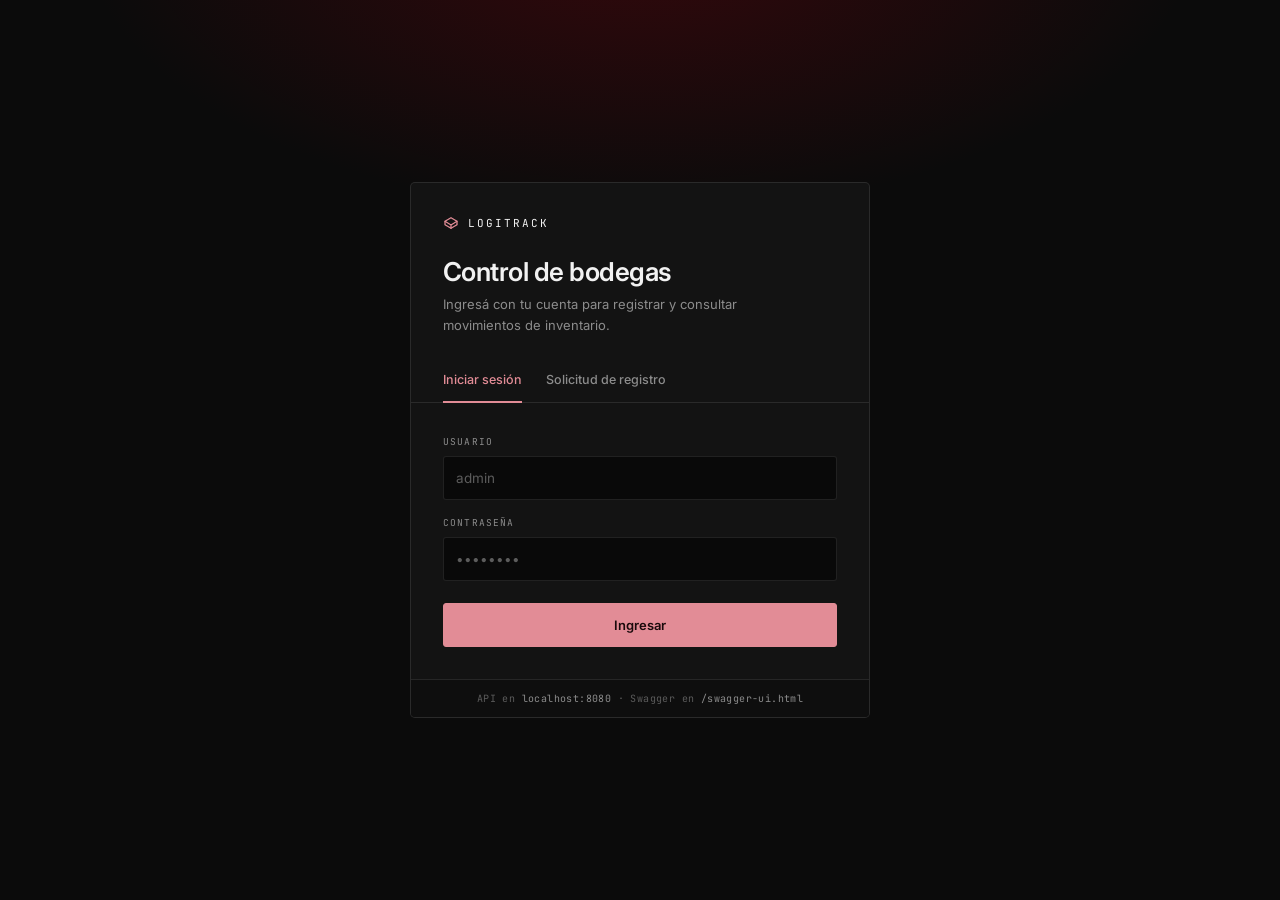
==== commit 676247da: "🎨 style: rehace el frontend con el tema consola oscura" ====
--- a/frontend/dashboard.html
+++ b/frontend/dashboard.html
@@ -6,7 +6,7 @@
 <title>LogiTrack — Panel</title>
 <link rel="preconnect" href="https://fonts.googleapis.com">
 <link rel="preconnect" href="https://fonts.gstatic.com" crossorigin>
-<link href="https://fonts.googleapis.com/css2?family=Reddit+Sans:wght@400..700&family=JetBrains+Mono:wght@400..500&display=swap" rel="stylesheet">
+<link href="https://fonts.googleapis.com/css2?family=Inter:wght@400;500;600&family=JetBrains+Mono:wght@400;500&display=swap" rel="stylesheet">
 <link rel="stylesheet" href="css/estilos.css">
 </head>
 <body>
@@ -81,6 +81,12 @@
 
   <!-- ============ CONTENIDO ============ -->
   <div class="contenido">
+    <div class="estado">
+      <b>SISTEMA OPERATIVO</b>
+      <span id="estado-info">API · localhost:8080</span>
+      <span id="estado-fecha"></span>
+    </div>
+
     <header class="cabecera">
       <div class="cabecera__texto">
         <h1 id="titulo-vista">Bodegas</h1>
--- a/frontend/css/estilos.css
+++ b/frontend/css/estilos.css
@@ -1,72 +1,59 @@
 /* =========================================================
    LogiTrack — sistema visual
-   Paleta y tipografía: repartidas por el dealer del skill
-   design-taste-frontend (palette mint-pink-accounts, type reddit).
-   Superficie: Operate (panel de trabajo). Un solo sistema:
-   un botón, un radio, una hairline, una tabla, un acento.
+   Mundo: consola técnica.
+   Paleta: #73030D  #732F3B  #F2F2F2  #8C8C8C  #0D0D0D
+   Tipografía: Inter (texto) + JetBrains Mono (datos).
+   Un solo sistema: un botón, un radio, una hairline, un acento.
    ========================================================= */
 
-/* ---------- Tokens repartidos ---------- */
+/* ---------- Tokens ---------- */
 :root {
   /* paleta */
-  --bg:        #f8f8f8;
-  --surface:   #eeeeee;
-  --ink:       #0a0a0a;
-  --muted:     #6a6a6a;
-  --accent:    #1f6b3a;
-  --accent-ink:#ffffff;
-
-  /* ground invertido (barra lateral) */
-  --inv-bg:      #0a0a0a;
-  --inv-surface: #171717;
-  --inv-ink:     #f8f8f8;
-  --inv-muted:   #939393;
-
-  /* hairline: 12-15% del ink, nunca un gris inventado */
-  --line:        rgba(10, 10, 10, .12);
-  --line-fuerte: rgba(10, 10, 10, .22);
-  --line-inv:    rgba(248, 248, 248, .14);
-
-  /* estado: solo para marcas pequeñas y etiquetas */
-  --ok:      #1f6b3a;
-  --ok-bg:   #e8f1ec;
-  --warn:    #7d5300;
-  --warn-bg: #f8efdc;
-  --bad:     #9c2a21;
-  --bad-bg:  #f8e7e5;
+  --fondo:      #0B0B0B;
+  --panel:      #131313;
+  --panel-2:    #0E0E0E;
+  --panel-3:    #181818;
+
+  --texto:      #F2F2F2;
+  --mudo:       #8C8C8C;
+  --tenue:      #5C5C5C;
+
+  --senal:      #E28C96;
+  --senal-suave:#1B1012;
+  --vino:       #73030D;
+  --vino-suave: #1E0A0C;
+
+  --borde:        rgba(242, 242, 242, .10);
+  --borde-2:      rgba(242, 242, 242, .06);
+  --borde-fuerte: rgba(242, 242, 242, .20);
+
+  /* estado: texto claro + fondo tenue del mismo tono */
+  --ok:      #6FBF8B;
+  --ok-bg:   #101E17;
+  --warn:    #D9A86B;
+  --warn-bg: #1F1810;
+  --bad:     #E07272;
+  --bad-bg:  #231213;
 
   /* tipografía */
-  --font-display: "Reddit Sans", system-ui, -apple-system, "Segoe UI", sans-serif;
-  --font-text:    "Reddit Sans", system-ui, -apple-system, "Segoe UI", sans-serif;
-  --font-mono:    "JetBrains Mono", ui-monospace, "Cascadia Mono", Consolas, monospace;
-
-  --display-weight: 500;
-  --display-tracking: -0.03em;
-
-  /* escala fija */
-  --t-h1:    1.75rem;   /* 28 */
-  --t-h2:    1.375rem;  /* 22 */
-  --t-h3:    1.0625rem; /* 17 */
-  --t-body:  1rem;      /* 16 */
-  --t-small: .875rem;   /* 14 */
-  --t-label: .8125rem;  /* 13 */
-  --t-stat:  2.125rem;  /* 34 */
-
-  /* radios: soft 8 / 12 / 20 */
-  --r-sm:  8px;
-  --r-md:  12px;
-  --r-lg:  20px;
-
-  /* spacing: 4 8 12 16 24 32 48 64 */
+  --fuente:      "Inter", system-ui, -apple-system, "Segoe UI", sans-serif;
+  --mono:        "JetBrains Mono", ui-monospace, "Cascadia Mono", Consolas, monospace;
+
+  /* radios: consola = chicos */
+  --r-sm: 3px;
+  --r-md: 4px;
+  --r-lg: 5px;
+
+  /* spacing */
   --s-1: 4px;  --s-2: 8px;  --s-3: 12px; --s-4: 16px;
   --s-5: 24px; --s-6: 32px; --s-7: 48px; --s-8: 64px;
 
-  /* movimiento (skill animate) */
+  /* movimiento */
   --ease-out:    cubic-bezier(0.23, 1, 0.32, 1);
   --ease-in-out: cubic-bezier(0.77, 0, 0.175, 1);
   --dur-fast:  140ms;
   --dur:       180ms;
-  --dur-vista: 220ms;
+  --dur-vista: 320ms;
 }
 
 /* ---------- Base ---------- */
@@ -75,105 +62,118 @@
 
 [hidden] { display: none !important; }
 
-html {
-  -webkit-text-size-adjust: 100%;
-  font-synthesis: none;
-}
+html { -webkit-text-size-adjust: 100%; }
 
 body {
-  font-family: var(--font-text);
-  font-size: var(--t-body);
-  line-height: 1.55;
-  color: var(--ink);
-  background: var(--bg);
+  font-family: var(--fuente);
+  font-size: 13px;
+  line-height: 1.5;
+  color: var(--texto);
+  background: var(--fondo);
   -webkit-font-smoothing: antialiased;
 }
 
 button, input, select, textarea { font: inherit; color: inherit; }
 
 /* Superficies del navegador atadas a la paleta */
-::selection { background: #cfe6d8; color: var(--ink); }
-:focus-visible {
-  outline: 2px solid var(--accent);
-  outline-offset: 2px;
-  border-radius: 3px;
-}
-html { scrollbar-color: var(--line-fuerte) transparent; scrollbar-width: thin; }
+::selection { background: rgba(226, 140, 150, .28); color: var(--texto); }
+:focus-visible { outline: 2px solid var(--senal); outline-offset: 2px; border-radius: 2px; }
+html { scrollbar-color: #2A2A2A transparent; scrollbar-width: thin; }
 
 /* ---------- Tipografía ---------- */
 h1, h2, h3 {
-  font-family: var(--font-display);
-  font-weight: var(--display-weight);
-  line-height: 1.15;
-  letter-spacing: var(--display-tracking);
+  font-family: var(--fuente);
+  font-weight: 600;
+  line-height: 1.2;
+  letter-spacing: -0.02em;
   text-wrap: balance;
 }
-h1 { font-size: var(--t-h1); }
-h2 { font-size: var(--t-h2); }
-h3 { font-size: var(--t-h3); letter-spacing: -0.018em; }
+h1 { font-size: 30px; }
+h2 { font-size: 20px; }
+h3 { font-size: 14px; letter-spacing: -0.01em; }
 
 p { text-wrap: pretty; }
 
+/* Etiqueta de campo: mono, versalitas chicas */
+.etiqueta-campo {
+  display: block;
+  font-family: var(--mono);
+  font-size: 9px;
+  letter-spacing: .14em;
+  text-transform: uppercase;
+  color: var(--mudo);
+}
+
 .num, .dato-num {
-  font-family: var(--font-mono);
+  font-family: var(--mono);
   font-variant-numeric: tabular-nums;
   font-feature-settings: "tnum" 1;
 }
 
-/* Nunca versalitas ni mayúsculas con tracking: etiquetas en caja normal */
-.etiqueta-campo {
-  font-size: var(--t-label);
-  font-weight: 500;
-  color: var(--muted);
-  letter-spacing: 0;
-}
+.enlace {
+  color: var(--senal);
+  text-decoration: none;
+  border-bottom: 1px solid rgba(226, 140, 150, .4);
+}
+.enlace:hover { border-bottom-color: var(--senal); }
 
 /* ---------- Controles ---------- */
-.campo { display: grid; gap: var(--s-2); }
+.campo { display: grid; gap: 7px; }
 
 .campo > label {
-  font-size: var(--t-label);
-  font-weight: 500;
-  color: var(--muted);
+  font-family: var(--mono);
+  font-size: 9.5px;
+  letter-spacing: .12em;
+  text-transform: uppercase;
+  color: var(--mudo);
 }
 
 input[type="text"], input[type="password"], input[type="tel"], input[type="number"],
 input[type="datetime-local"], select {
   width: 100%;
   height: 44px;
-  padding: 0 var(--s-3);
-  border: 1px solid var(--line-fuerte);
+  padding: 0 12px;
+  border: 1px solid var(--borde);
   border-radius: var(--r-sm);
-  background: #fff;
-  font-size: var(--t-body);
-  transition:
-    border-color var(--dur) var(--ease-out),
-    box-shadow var(--dur) var(--ease-out);
-}
-
-input::placeholder { color: var(--muted); }
-
-input:hover:not(:disabled), select:hover:not(:disabled) { border-color: var(--ink); }
+  background: #090909;
+  color: var(--texto);
+  font-size: 13.5px;
+  transition: border-color var(--dur) var(--ease-out), background-color var(--dur) var(--ease-out);
+}
+
+input::placeholder { color: var(--tenue); }
+
+input:hover:not(:disabled), select:hover:not(:disabled) { border-color: var(--borde-fuerte); }
 
 input:focus, select:focus {
   outline: none;
-  border-color: var(--accent);
-  box-shadow: 0 0 0 3px rgba(31, 107, 58, .14);
+  border-color: var(--senal);
+  background: #0C0C0C;
+  box-shadow: 0 0 0 3px rgba(226, 140, 150, .12);
 }
 
 input:disabled, select:disabled {
-  background: var(--surface);
-  color: var(--muted);
+  background: var(--panel-2);
+  color: var(--tenue);
   cursor: not-allowed;
 }
 
 input[aria-invalid="true"] { border-color: var(--bad); }
-input[aria-invalid="true"]:focus { box-shadow: 0 0 0 3px rgba(156, 42, 33, .14); }
-
-.ayuda { font-size: var(--t-label); color: var(--muted); }
-.error-campo { font-size: var(--t-label); color: var(--bad); }
-
-/* ---------- Botones: una forma, una altura ---------- */
+
+select {
+  appearance: none;
+  background-image: linear-gradient(45deg, transparent 50%, var(--mudo) 50%),
+                    linear-gradient(135deg, var(--mudo) 50%, transparent 50%);
+  background-position: calc(100% - 16px) 19px, calc(100% - 11px) 19px;
+  background-size: 5px 5px, 5px 5px;
+  background-repeat: no-repeat;
+  padding-right: 32px;
+}
+
+.ayuda { font-family: var(--mono); font-size: 10px; color: var(--mudo); letter-spacing: .02em; }
+.error-campo { font-family: var(--mono); font-size: 10px; color: var(--bad); }
+
+/* ---------- Botones ---------- */
 .boton {
   display: inline-flex;
   align-items: center;
@@ -183,7 +183,7 @@
   padding: 0 var(--s-5);
   border: 1px solid transparent;
   border-radius: var(--r-sm);
-  font-size: var(--t-body);
+  font-size: 13px;
   font-weight: 500;
   cursor: pointer;
   white-space: nowrap;
@@ -194,53 +194,51 @@
     transform var(--dur-fast) var(--ease-out);
 }
 
-/* El unico boton relleno marca la accion principal */
-.boton--primario { background: var(--accent); color: var(--accent-ink); }
-.boton--primario:hover:not(:disabled) { background: #185631; }
-.boton--primario:active:not(:disabled) { background: #12452a; }
+/* El unico boton lleno marca la accion principal */
+.boton--primario {
+  background: var(--senal);
+  border-color: var(--senal);
+  color: #1A0A0C;
+  font-weight: 600;
+}
+.boton--primario:hover:not(:disabled) { background: #F0A3AC; border-color: #F0A3AC; }
+.boton--primario:active:not(:disabled) { background: #CE7781; border-color: #CE7781; }
 
 .boton--secundario {
   background: transparent;
-  border-color: var(--line-fuerte);
-  color: var(--ink);
-}
-.boton--secundario:hover:not(:disabled) { border-color: var(--ink); background: rgba(10, 10, 10, .03); }
-
-.boton--fantasma { background: transparent; color: var(--muted); }
-.boton--fantasma:hover:not(:disabled) { color: var(--ink); background: rgba(10, 10, 10, .05); }
-
-.boton--peligro { background: transparent; border-color: var(--line-fuerte); color: var(--bad); }
-.boton--peligro:hover:not(:disabled) { border-color: var(--bad); background: var(--bad-bg); }
+  border-color: var(--borde-fuerte);
+  color: var(--texto);
+}
+.boton--secundario:hover:not(:disabled) { background: #181818; border-color: var(--mudo); }
+
+.boton--fantasma { background: transparent; color: var(--mudo); }
+.boton--fantasma:hover:not(:disabled) { background: #181818; color: var(--texto); }
+
+.boton--peligro { background: transparent; border-color: var(--borde); color: var(--bad); }
+.boton--peligro:hover:not(:disabled) { background: var(--bad-bg); border-color: rgba(224, 114, 114, .4); }
 
 .boton--bloque { width: 100%; }
-.boton--sm { height: 32px; padding: 0 var(--s-3); font-size: var(--t-label); }
-
-.boton:disabled { opacity: .45; cursor: not-allowed; }
-
-/* Feedback de presion */
+.boton--sm { height: 29px; padding: 0 10px; font-size: 11.5px; }
+
+.boton:disabled { opacity: .4; cursor: not-allowed; }
 .boton:active:not(:disabled) { transform: scale(0.97); }
 
 .boton[data-cargando="true"] { color: transparent; position: relative; }
 .boton[data-cargando="true"]::after {
   content: "";
   position: absolute;
-  width: 15px; height: 15px;
-  border: 2px solid rgba(255, 255, 255, .4);
-  border-top-color: #fff;
+  width: 14px; height: 14px;
+  border: 2px solid rgba(26, 10, 12, .35);
+  border-top-color: #1A0A0C;
   border-radius: 50%;
   animation: girar .6s linear infinite;
 }
-.boton--secundario[data-cargando="true"]::after { border-color: var(--line-fuerte); border-top-color: var(--ink); }
+.boton--secundario[data-cargando="true"]::after,
+.boton--peligro[data-cargando="true"]::after {
+  border-color: var(--borde-fuerte);
+  border-top-color: var(--texto);
+}
 @keyframes girar { to { transform: rotate(360deg); } }
-
-/* Enlace de texto: un solo estilo para toda la app */
-.enlace {
-  color: var(--accent);
-  text-decoration: underline;
-  text-underline-offset: 3px;
-  text-decoration-thickness: 1px;
-}
-.enlace:hover { text-decoration-thickness: 2px; }
 
 /* ---------- Acceso (login y registro) ---------- */
 .acceso {
@@ -249,89 +247,127 @@
   place-items: center;
   padding: var(--s-5);
   background:
-    radial-gradient(1100px 480px at 50% -12%, #e9f2ec 0%, transparent 62%),
-    var(--bg);
+    radial-gradient(900px 460px at 50% -8%, rgba(115, 3, 13, .40), transparent 62%),
+    var(--fondo);
 }
 
 .acceso__panel {
   width: 100%;
-  max-width: 420px;
-  background: #fff;
-  border: 1px solid var(--line);
+  max-width: 460px;
+  background: var(--panel);
+  border: 1px solid var(--borde);
   border-radius: var(--r-lg);
   overflow: hidden;
-}
-
-.acceso__marca { padding: var(--s-6) var(--s-6) 0; display: grid; gap: var(--s-2); }
+  animation: tarjeta-entra 460ms var(--ease-out) both;
+}
+
+@keyframes tarjeta-entra {
+  from { opacity: 0; transform: translateY(28px) scale(0.97); }
+}
+
+/* Al iniciar sesion la tarjeta sube y se apaga antes de navegar */
+body[data-saliendo] .acceso__panel {
+  animation: none;
+  opacity: 0;
+  transform: translateY(-28px) scale(0.95);
+  transition:
+    opacity 420ms var(--ease-out),
+    transform 420ms var(--ease-out);
+}
+
+.acceso__marca {
+  padding: var(--s-6) var(--s-6) 0;
+  display: grid;
+  gap: 7px;
+  animation: sube-entra 420ms var(--ease-out) 90ms both;
+}
 
 .acceso__logo {
   display: flex;
   align-items: center;
-  gap: var(--s-2);
-  font-size: var(--t-h3);
-  font-weight: 600;
-  letter-spacing: -0.02em;
-  color: var(--ink);
-  margin-bottom: var(--s-4);
-}
-
-.acceso__logo svg { width: 22px; height: 22px; color: var(--accent); }
-
-.acceso__marca h1 { font-size: var(--t-h2); }
-.acceso__marca p { color: var(--muted); font-size: var(--t-small); line-height: 1.6; }
+  gap: 9px;
+  font-family: var(--mono);
+  font-size: 11px;
+  letter-spacing: .18em;
+  text-transform: uppercase;
+  color: var(--texto);
+  margin-bottom: 18px;
+}
+
+.acceso__logo svg { width: 16px; height: 16px; color: var(--senal); }
+
+.acceso__marca h1 { font-size: 26px; }
+.acceso__marca p { color: var(--mudo); font-size: 13px; line-height: 1.6; max-width: 40ch; }
 
 .pestanas {
   display: flex;
   gap: var(--s-5);
-  margin-top: var(--s-6);
+  margin-top: var(--s-5);
   padding: 0 var(--s-6);
-  border-bottom: 1px solid var(--line);
-}
-
-/* Pestaña: subrayado 2px que se dibuja, sin mayúsculas */
+  border-bottom: 1px solid var(--borde);
+  animation: sube-entra 420ms var(--ease-out) 170ms both;
+}
+
+@keyframes sube-entra {
+  from { opacity: 0; transform: translateY(14px); }
+}
+
 .pestana {
   position: relative;
-  padding: var(--s-3) 0;
+  padding: 11px 0;
+  margin-bottom: -1px;
   background: none;
   border: 0;
   border-bottom: 2px solid transparent;
-  margin-bottom: -1px;
-  color: var(--muted);
-  font-size: var(--t-small);
+  color: var(--mudo);
+  font-size: 12.5px;
   font-weight: 500;
   cursor: pointer;
   transition: color var(--dur) var(--ease-out), border-color var(--dur) var(--ease-out);
 }
 
-.pestana:hover { color: var(--ink); }
-.pestana[aria-selected="true"] { color: var(--accent); border-bottom-color: var(--accent); }
+.pestana:hover { color: var(--texto); }
+.pestana[aria-selected="true"] { color: var(--senal); border-bottom-color: var(--senal); }
 
 .acceso__cuerpo {
   padding: var(--s-6);
   display: grid;
   gap: var(--s-4);
   transition:
-    opacity 180ms var(--ease-out),
-    transform 180ms var(--ease-out);
+    opacity 260ms var(--ease-out),
+    transform 260ms var(--ease-out);
+  /* El panel que entra viene desde el lado hacia el que se navega */
   @starting-style {
     opacity: 0;
-    transform: translateY(-4px);
+    transform: translateY(var(--entra-desde, -26px));
   }
 }
 
+/* El panel que sale se desvanece hacia el lado contrario */
+.acceso__cuerpo[data-saliendo="arriba"] {
+  opacity: 0;
+  transform: translateY(-24px);
+  transition-duration: 180ms;
+}
+.acceso__cuerpo[data-saliendo="abajo"] {
+  opacity: 0;
+  transform: translateY(24px);
+  transition-duration: 180ms;
+}
+
 .acceso__pie {
-  padding: var(--s-3) var(--s-6);
-  border-top: 1px solid var(--line);
-  background: var(--surface);
-  font-size: var(--t-label);
-  color: var(--muted);
-}
-
-.acceso__pie code {
-  font-family: var(--font-mono);
-  font-size: .95em;
-  color: var(--ink);
-}
+  display: block;
+  text-align: center;
+  padding: 11px var(--s-6);
+  border-top: 1px solid var(--borde);
+  background: var(--panel-2);
+  font-family: var(--mono);
+  font-size: 10px;
+  letter-spacing: .04em;
+  color: var(--tenue);
+}
+
+.acceso__pie code { font-family: var(--mono); color: var(--mudo); }
 
 /* Pie de formulario con el boton a la derecha: una sola accion */
 .form-pie {
@@ -345,55 +381,74 @@
 .aviso {
   display: flex;
   gap: var(--s-2);
-  padding: var(--s-3) var(--s-4);
+  padding: 11px 13px;
   border-radius: var(--r-sm);
-  font-size: var(--t-small);
+  font-size: 12.5px;
   border: 1px solid;
   transition: opacity 160ms var(--ease-out);
   @starting-style { opacity: 0; }
 }
-.aviso--error  { background: var(--bad-bg);  border-color: #e9c9c6; color: var(--bad); }
-.aviso--exito  { background: var(--ok-bg);   border-color: #c9e0d2; color: var(--ok); }
-.aviso--info   { background: #eef2f0;        border-color: var(--line); color: var(--ink); }
-.aviso--alerta { background: var(--warn-bg); border-color: #e8d9b8; color: var(--warn); }
+.aviso--error  { background: var(--bad-bg);  border-color: rgba(224, 114, 114, .35); color: var(--bad); }
+.aviso--exito  { background: var(--ok-bg);   border-color: rgba(111, 191, 139, .35); color: var(--ok); }
+.aviso--info   { background: var(--panel-3); border-color: var(--borde); color: var(--texto); }
+.aviso--alerta { background: var(--warn-bg); border-color: rgba(217, 168, 107, .35); color: var(--warn); }
 .aviso[hidden] { display: none; }
 
 /* ---------- Shell del panel ---------- */
 .app {
   display: grid;
-  grid-template-columns: 236px 1fr;
+  grid-template-columns: 238px 1fr;
   min-height: 100dvh;
-}
-
-/* ---------- Barra lateral (ground invertido) ---------- */
+  transition:
+    opacity 320ms var(--ease-out),
+    transform 320ms var(--ease-out);
+}
+
+/* Al cerrar sesion la pantalla se apaga y se aleja antes de volver al login */
+body[data-saliendo] .app {
+  opacity: 0;
+  transform: scale(0.97);
+}
+
+/* ---------- Barra lateral ---------- */
 .barra {
-  background: var(--inv-bg);
-  color: var(--inv-ink);
+  background: #090909;
+  border-right: 1px solid var(--borde);
+  color: var(--texto);
   display: flex;
   flex-direction: column;
-  padding: var(--s-5) var(--s-3);
-  gap: var(--s-1);
+  padding: var(--s-5) 10px;
+  gap: 2px;
+  /* Queda pegada a la ventana: el perfil y "cerrar sesion" se ven siempre */
+  position: sticky;
+  top: 0;
+  align-self: start;
+  height: 100dvh;
+  overflow-y: auto;
 }
 
 .barra__marca {
   display: flex;
   align-items: center;
-  gap: var(--s-2);
-  padding: var(--s-1) var(--s-3) var(--s-5);
-  color: var(--inv-ink);
-  font-size: var(--t-body);
-  font-weight: 600;
-  letter-spacing: -0.02em;
-}
-
-.barra__marca svg { width: 21px; height: 21px; color: #6fce9d; }
-
-/* Encabezado de grupo: caja normal, 13px, sin tracking */
+  gap: 9px;
+  padding: 4px 10px var(--s-5);
+  color: var(--texto);
+  font-family: var(--mono);
+  font-size: 11px;
+  letter-spacing: .16em;
+  text-transform: uppercase;
+}
+
+.barra__marca svg { width: 15px; height: 15px; color: var(--senal); }
+
 .barra__seccion {
-  padding: var(--s-4) var(--s-3) var(--s-2);
-  font-size: var(--t-label);
-  font-weight: 500;
-  color: var(--inv-muted);
+  padding: var(--s-4) 10px 6px;
+  font-family: var(--mono);
+  font-size: 9px;
+  font-weight: 400;
+  letter-spacing: .16em;
+  text-transform: uppercase;
+  color: var(--tenue);
 }
 
 .barra__nav { display: grid; gap: 2px; }
@@ -401,16 +456,15 @@
 .barra__enlace {
   display: flex;
   align-items: center;
-  gap: var(--s-3);
+  gap: 10px;
   width: 100%;
-  height: 38px;
-  padding: 0 var(--s-3);
+  height: 32px;
+  padding: 0 10px;
   border: 0;
   border-radius: var(--r-sm);
   background: none;
-  color: var(--inv-muted);
-  font-size: var(--t-small);
-  font-weight: 500;
+  color: var(--mudo);
+  font-size: 12.5px;
   text-align: left;
   cursor: pointer;
   transition:
@@ -418,104 +472,155 @@
     color var(--dur) var(--ease-out);
 }
 
-.barra__enlace svg { width: 17px; height: 17px; flex: none; }
-
-.barra__enlace:hover { background: var(--inv-surface); color: var(--inv-ink); }
-
-/* Activo: fondo + acento en el icono, sin barra lateral */
-.barra__enlace[aria-current="page"] { background: var(--inv-surface); color: var(--inv-ink); }
-.barra__enlace[aria-current="page"] svg { color: #6fce9d; }
+.barra__enlace svg { width: 15px; height: 15px; flex: none; opacity: .85; }
+
+.barra__enlace:hover { background: #141414; color: var(--texto); }
+
+.barra__enlace[aria-current="page"] {
+  background: rgba(226, 140, 150, .10);
+  color: var(--senal);
+}
+.barra__enlace[aria-current="page"] svg { opacity: 1; }
 
 .barra__pie {
   margin-top: auto;
-  padding-top: var(--s-4);
-  border-top: 1px solid var(--line-inv);
+  padding-top: var(--s-3);
+  border-top: 1px solid var(--borde);
 }
 
 .barra__usuario {
   display: flex;
   align-items: center;
-  gap: var(--s-3);
-  padding: var(--s-2) var(--s-3);
-  font-size: var(--t-small);
-  font-weight: 500;
-  color: var(--inv-ink);
+  gap: 9px;
+  padding: 6px 10px;
+  font-size: 12px;
+  color: var(--texto);
 }
 
 .barra__inicial {
-  width: 30px; height: 30px;
+  width: 26px; height: 26px;
   flex: none;
   display: grid;
   place-items: center;
   border-radius: 50%;
-  background: #2a2a2a;
-  font-size: var(--t-label);
-  font-weight: 600;
-  color: #6fce9d;
+  background: #1E1E1E;
+  border: 1px solid var(--borde);
+  font-family: var(--mono);
+  font-size: 9px;
+  font-weight: 500;
+  color: var(--senal);
 }
 
 .barra__rol {
   display: block;
-  font-size: var(--t-label);
-  font-weight: 400;
-  color: var(--inv-muted);
+  font-family: var(--mono);
+  font-size: 9px;
+  letter-spacing: .1em;
+  text-transform: uppercase;
+  color: var(--tenue);
+  margin-top: 1px;
 }
 
 .barra__salir {
   display: block;
   width: 100%;
-  height: 34px;
+  height: 30px;
   margin-top: var(--s-2);
-  padding: 0 var(--s-3);
+  padding: 0 10px;
   border: 0;
   border-radius: var(--r-sm);
   background: none;
-  color: var(--inv-muted);
-  font-size: var(--t-label);
+  color: var(--tenue);
+  font-family: var(--mono);
+  font-size: 9.5px;
+  letter-spacing: .12em;
+  text-transform: uppercase;
   text-align: left;
   cursor: pointer;
   transition: background-color var(--dur) var(--ease-out), color var(--dur) var(--ease-out);
 }
-.barra__salir:hover { background: var(--inv-surface); color: var(--inv-ink); }
+.barra__salir:hover { background: #141414; color: var(--senal); }
 
 /* ---------- Contenido ---------- */
-.contenido { display: flex; flex-direction: column; min-width: 0; }
+.contenido {
+  display: flex;
+  flex-direction: column;
+  min-width: 0;
+  background-image: radial-gradient(700px 340px at 12% -12%, rgba(115, 3, 13, .34), transparent 65%);
+}
+
+/* Barra de estado tipo terminal */
+.estado {
+  display: flex;
+  align-items: center;
+  gap: var(--s-4);
+  padding: 13px var(--s-6);
+  border-bottom: 1px solid var(--borde);
+  font-family: var(--mono);
+  font-size: 10px;
+  letter-spacing: .08em;
+  color: var(--mudo);
+}
+
+.estado b {
+  display: flex;
+  align-items: center;
+  gap: 7px;
+  color: var(--senal);
+  font-weight: 500;
+}
+.estado b::before {
+  content: "";
+  width: 6px;
+  height: 6px;
+  border-radius: 50%;
+  background: var(--senal);
+  box-shadow: 0 0 8px rgba(226, 140, 150, .7);
+}
+.estado span:last-child { margin-left: auto; }
 
 .cabecera {
   display: flex;
   align-items: flex-end;
   justify-content: space-between;
   gap: var(--s-5);
-  padding: var(--s-6) var(--s-7) var(--s-5);
-  border-bottom: 1px solid var(--line);
-  background: #fff;
-}
-
-.cabecera__texto { display: grid; gap: var(--s-1); }
-.cabecera__texto p { color: var(--muted); font-size: var(--t-small); max-width: 62ch; }
+  padding: var(--s-5) var(--s-6) var(--s-4);
+}
+
+.cabecera__texto { display: grid; gap: 4px; }
+.cabecera__texto h1 { font-size: 30px; }
+.cabecera__texto p { color: var(--mudo); font-size: 13px; max-width: 62ch; }
 
 .vista {
-  padding: var(--s-5) var(--s-7) var(--s-7);
+  padding: 0 var(--s-6) var(--s-7);
   display: grid;
-  gap: var(--s-5);
+  gap: var(--s-4);
   align-content: start;
 }
 
-/* Al cambiar de vista el contenido entra en vez de teletransportarse */
+/* Al cambiar de vista el contenido entra en vez de teletransportarse,
+   desde arriba o desde abajo segun hacia donde se navega */
+.vista { --vista-desde: 18px; }
+.vista[data-dir="arriba"] { --vista-desde: -18px; }
+
 .vista > * {
   transition:
     opacity var(--dur-vista) var(--ease-out),
     transform var(--dur-vista) var(--ease-out);
   @starting-style {
     opacity: 0;
-    transform: translateY(6px);
+    transform: translateY(var(--vista-desde));
   }
 }
 
-/* ---------- Panel: una hairline, sin sombra ---------- */
+/* Los paneles entran escalonados, no todos de golpe */
+.vista > *:nth-child(2) { transition-delay: 60ms; }
+.vista > *:nth-child(3) { transition-delay: 120ms; }
+
+/* ---------- Panel ---------- */
 .panel {
-  background: #fff;
-  border: 1px solid var(--line);
+  background: var(--panel);
+  border: 1px solid var(--borde);
   border-radius: var(--r-md);
   overflow: hidden;
 }
@@ -525,34 +630,43 @@
   align-items: center;
   justify-content: space-between;
   gap: var(--s-4);
-  padding: var(--s-4) var(--s-5);
-  border-bottom: 1px solid var(--line);
-}
-
-.panel__cabecera h3 { font-size: var(--t-h3); }
-.panel__cabecera p { color: var(--muted); font-size: var(--t-small); margin-top: 2px; }
+  padding: 13px var(--s-5);
+  border-bottom: 1px solid var(--borde);
+  background: var(--panel-2);
+}
+
+.panel__cabecera h3 { font-size: 14px; }
+.panel__cabecera p {
+  font-family: var(--mono);
+  font-size: 10px;
+  color: var(--mudo);
+  margin-top: 3px;
+  letter-spacing: .03em;
+}
 
 /* ---------- Tabla ---------- */
 .tabla-envoltura { overflow-x: auto; }
 
-table { width: 100%; border-collapse: collapse; font-size: var(--t-small); }
+table { width: 100%; border-collapse: collapse; font-size: 12.5px; }
 
 thead th {
-  padding: var(--s-2) var(--s-5);
+  padding: 9px var(--s-5);
   text-align: left;
-  font-size: var(--t-label);
-  font-weight: 500;
-  color: var(--muted);
-  background: var(--surface);
-  border-bottom: 1px solid var(--line);
+  font-family: var(--mono);
+  font-size: 9px;
+  font-weight: 400;
+  letter-spacing: .14em;
+  text-transform: uppercase;
+  color: var(--mudo);
+  border-bottom: 1px solid var(--borde);
   white-space: nowrap;
 }
 
 tbody td {
-  padding: var(--s-3) var(--s-5);
-  border-bottom: 1px solid var(--line);
+  padding: 11px var(--s-5);
+  border-bottom: 1px solid var(--borde-2);
   vertical-align: middle;
-  color: var(--ink);
+  color: #D8D8D8;
 }
 
 /* Las filas entran escalonadas: el ojo sigue un orden */
@@ -571,99 +685,214 @@
 tbody tr:nth-child(6) { animation-delay: 150ms; }
 
 tbody tr:last-child td { border-bottom: 0; }
-tbody tr:hover { background: #f4f5f4; }
-
-td.num, th.num { text-align: right; font-family: var(--font-mono); font-variant-numeric: tabular-nums; }
+tbody tr:hover { background: var(--panel-3); }
+
+td.num, th.num { text-align: right; font-family: var(--mono); font-variant-numeric: tabular-nums; }
 
 /* Valores antes/despues en la auditoria: mono, porque es dato */
 .auditoria-valores {
   display: block;
   max-width: 34ch;
-  font-family: var(--font-mono);
-  font-size: var(--t-label);
+  font-family: var(--mono);
+  font-size: 10.5px;
   line-height: 1.5;
-  color: var(--muted);
+  color: var(--mudo);
   overflow-wrap: anywhere;
 }
 
 .celda-vacia {
   padding: var(--s-7) var(--s-5);
   text-align: center;
-  color: var(--muted);
-  font-size: var(--t-small);
-}
-.celda-vacia strong { display: block; color: var(--ink); font-weight: 500; margin-bottom: var(--s-1); }
+  color: var(--mudo);
+  font-size: 12.5px;
+}
+.celda-vacia strong { display: block; color: var(--texto); font-weight: 500; margin-bottom: 4px; }
 
 /* ---------- Etiquetas de estado ---------- */
 .eti {
   display: inline-flex;
   align-items: center;
-  gap: var(--s-1);
-  padding: 2px var(--s-2);
+  gap: 5px;
+  padding: 2px 8px;
   border-radius: var(--r-sm);
-  font-size: var(--t-label);
+  font-family: var(--mono);
+  font-size: 10px;
   font-weight: 500;
+  letter-spacing: .04em;
+  text-transform: uppercase;
   border: 1px solid transparent;
   white-space: nowrap;
 }
-.eti--activo    { background: var(--ok-bg);   color: var(--ok);   border-color: #c9e0d2; }
-.eti--pendiente { background: var(--warn-bg); color: var(--warn); border-color: #e8d9b8; }
-.eti--rechazado { background: var(--bad-bg);  color: var(--bad);  border-color: #e9c9c6; }
-.eti--insert    { background: var(--ok-bg);   color: var(--ok);   border-color: #c9e0d2; }
-.eti--update    { background: #eef2f0;        color: var(--ink);  border-color: var(--line); }
-.eti--delete    { background: var(--bad-bg);  color: var(--bad);  border-color: #e9c9c6; }
-.eti--neutra    { background: var(--surface); color: var(--muted); border-color: var(--line); }
+.eti--activo    { background: var(--ok-bg);   color: var(--ok);   border-color: rgba(111, 191, 139, .3); }
+.eti--pendiente { background: var(--warn-bg); color: var(--warn); border-color: rgba(217, 168, 107, .3); }
+.eti--rechazado { background: var(--bad-bg);  color: var(--bad);  border-color: rgba(224, 114, 114, .3); }
+.eti--insert    { background: var(--ok-bg);   color: var(--ok);   border-color: rgba(111, 191, 139, .3); }
+.eti--update    { background: var(--panel-3); color: var(--texto); border-color: var(--borde); }
+.eti--delete    { background: var(--bad-bg);  color: var(--bad);  border-color: rgba(224, 114, 114, .3); }
+.eti--neutra    { background: var(--panel-3); color: var(--mudo); border-color: var(--borde); }
 
 /* ---------- Métricas ---------- */
 .rejilla {
   display: grid;
-  grid-template-columns: repeat(auto-fit, minmax(200px, 1fr));
+  grid-template-columns: repeat(auto-fit, minmax(210px, 1fr));
+  gap: var(--s-3);
+}
+
+/* Dos paneles de referencia lado a lado (bodegas y productos) */
+.rejilla--2 { grid-template-columns: repeat(auto-fit, minmax(320px, 1fr)); }
+
+.metrica {
+  background: var(--panel);
+  border: 1px solid var(--borde);
+  border-radius: var(--r-md);
+  padding: var(--s-4);
+  display: grid;
+  gap: 9px;
+}
+
+.metrica__rotulo {
+  font-family: var(--mono);
+  font-size: 9px;
+  letter-spacing: .14em;
+  text-transform: uppercase;
+  color: var(--mudo);
+}
+.metrica__valor {
+  font-family: var(--mono);
+  font-size: 30px;
+  font-weight: 600;
+  letter-spacing: -0.02em;
+  line-height: 1;
+  font-variant-numeric: tabular-nums;
+}
+.metrica__nota { font-family: var(--mono); font-size: 9.5px; color: var(--tenue); }
+
+/* La metrica del valor del inventario se marca con el acento */
+.metrica:last-child .metrica__valor { color: var(--senal); }
+
+/* ---------- Cabecera del detalle ---------- */
+.detalle-cabecera {
+  display: grid;
+  grid-template-columns: repeat(auto-fit, minmax(140px, 1fr));
   gap: var(--s-4);
-}
-
-.metrica {
-  background: #fff;
-  border: 1px solid var(--line);
-  border-radius: var(--r-md);
+  padding: var(--s-5);
+  border-bottom: 1px solid var(--borde);
+  background: var(--panel-2);
+}
+
+.detalle-cabecera > div { display: grid; gap: 4px; min-width: 0; }
+.detalle-cabecera strong {
+  font-size: 12.5px;
+  font-weight: 500;
+  overflow-wrap: anywhere;
+}
+
+/* Botones de accion dentro de una celda de tabla */
+.acciones-fila { display: flex; gap: var(--s-2); }
+
+/* ---------- Menú de bodegas (inventario) ---------- */
+.menu-bodegas {
+  display: flex;
+  flex-wrap: wrap;
+  gap: var(--s-2);
   padding: var(--s-4) var(--s-5);
-  display: grid;
-  gap: var(--s-1);
-}
-
-.metrica__rotulo { font-size: var(--t-label); color: var(--muted); }
-.metrica__valor {
-  font-family: var(--font-display);
-  font-size: var(--t-stat);
-  font-weight: var(--display-weight);
-  letter-spacing: var(--display-tracking);
-  line-height: 1.1;
-  font-variant-numeric: tabular-nums;
-}
-.metrica__nota { font-size: var(--t-label); color: var(--muted); }
+}
+
+.bodega-opcion {
+  display: inline-flex;
+  align-items: center;
+  gap: var(--s-3);
+  height: 38px;
+  padding: 0 var(--s-4);
+  border: 1px solid var(--borde);
+  border-radius: var(--r-sm);
+  background: transparent;
+  color: var(--texto);
+  font-size: 12.5px;
+  cursor: pointer;
+  transition:
+    border-color var(--dur) var(--ease-out),
+    background-color var(--dur) var(--ease-out),
+    color var(--dur) var(--ease-out);
+}
+
+.bodega-opcion:hover { border-color: var(--mudo); background: var(--panel-3); }
+
+.bodega-opcion__total {
+  font-family: var(--mono);
+  font-size: 10px;
+  color: var(--mudo);
+}
+
+/* La bodega elegida: es la seleccion actual, se marca con el acento */
+.bodega-opcion[aria-current="true"] {
+  background: rgba(226, 140, 150, .10);
+  border-color: rgba(226, 140, 150, .55);
+  color: var(--senal);
+}
+.bodega-opcion[aria-current="true"] .bodega-opcion__total { color: var(--senal); opacity: .8; }
 
 /* ---------- Formularios en fila ---------- */
 .form-fila {
   display: grid;
-  grid-template-columns: repeat(auto-fit, minmax(170px, 1fr));
+  grid-template-columns: repeat(auto-fit, minmax(200px, 1fr));
   gap: var(--s-4);
   align-items: end;
 }
 
+/* Un campo que ocupa toda la fila (el tipo de movimiento) */
+.form-fila .ancho-2 { grid-column: 1 / -1; }
+
+/* El movimiento usa dos columnas anchas: los selects muestran el nombre completo */
+.form-fila--movimiento { grid-template-columns: repeat(2, minmax(0, 1fr)); }
+.form-fila--movimiento .campo--cantidad { max-width: 160px; }
+
+/* Los formularios de bodegas y productos usan el mismo ancho */
+.form-fila--dos { grid-template-columns: repeat(2, minmax(0, 1fr)); }
+
+@media (max-width: 640px) {
+  .form-fila--movimiento,
+  .form-fila--dos { grid-template-columns: 1fr; }
+  .form-fila--movimiento .campo--cantidad { max-width: none; }
+}
+
 .form-cuerpo { padding: var(--s-5); }
+
+/* Disponibilidad real que se muestra bajo el formulario de movimiento */
+.contexto-movimiento {
+  margin-top: var(--s-4);
+  padding: 11px var(--s-4);
+  border-radius: var(--r-sm);
+  border: 1px solid var(--borde);
+  background: var(--panel-2);
+  font-family: var(--mono);
+  font-size: 11px;
+  line-height: 1.6;
+  color: var(--mudo);
+}
+
+.contexto-movimiento strong { color: var(--texto); font-weight: 500; }
+
+.contexto-movimiento--alerta {
+  background: var(--bad-bg);
+  border-color: rgba(224, 114, 114, .35);
+  color: var(--bad);
+}
+.contexto-movimiento--alerta strong { color: var(--bad); }
 
 /* ---------- Cargando ---------- */
 .esqueleto {
   position: relative;
   height: 14px;
   border-radius: var(--r-sm);
-  background: var(--surface);
+  background: #1A1A1A;
   overflow: hidden;
 }
 .esqueleto::after {
   content: "";
   position: absolute;
   inset: 0;
-  background: linear-gradient(90deg, transparent, rgba(255, 255, 255, .75), transparent);
+  background: linear-gradient(90deg, transparent, rgba(242, 242, 242, .07), transparent);
   transform: translateX(-100%);
   animation: brillo 1.4s var(--ease-in-out) infinite;
 }
@@ -676,23 +905,34 @@
   .barra {
     flex-direction: row;
     align-items: center;
-    padding: var(--s-2) var(--s-3);
+    padding: 8px 10px;
     overflow-x: auto;
     gap: 2px;
+    position: sticky;
+    top: 0;
+    height: auto;
+    z-index: 20;
+    background: #090909;
+    border-right: 0;
+    border-bottom: 1px solid var(--borde);
   }
-  .barra__marca { padding: 0 var(--s-4) 0 var(--s-1); }
+  .barra__marca { padding: 0 var(--s-4) 0 4px; }
   .barra__marca span { display: none; }
   .barra__seccion { display: none; }
   .barra__nav { display: flex; gap: 2px; }
   .barra__enlace span { display: none; }
-  .barra__enlace { width: 44px; height: 44px; justify-content: center; padding: 0; }
+  .barra__enlace { width: 40px; height: 40px; justify-content: center; padding: 0; }
   .barra__pie { margin-top: 0; padding-top: 0; border-top: 0; margin-left: auto; }
   .barra__usuario div { display: none; }
   .barra__salir { display: none; }
 
+  .estado { padding: 11px var(--s-4); font-size: 9px; gap: var(--s-3); }
+  .estado span { display: none; }
+  .estado span:last-child { display: block; }
+
   .cabecera, .vista { padding-left: var(--s-4); padding-right: var(--s-4); }
-  .cabecera { padding-top: var(--s-5); }
-  .vista { padding-top: var(--s-4); }
+  .cabecera { padding-top: var(--s-4); }
+  .cabecera__texto h1 { font-size: 24px; }
   .form-pie { flex-direction: column; align-items: stretch; }
 }
 
@@ -714,8 +954,18 @@
 
   .esqueleto::after {
     animation: none;
-    background: var(--surface);
+    background: #1A1A1A;
   }
 
   .boton:active:not(:disabled) { transform: none; }
-}
+
+  .acceso__panel,
+  .acceso__marca,
+  .pestanas { animation: none; }
+
+  .acceso__cuerpo[data-saliendo] { transform: none; }
+  body[data-saliendo] .acceso__panel { transform: none; }
+  body[data-saliendo] .app { transform: none; }
+  .vista > *:nth-child(2),
+  .vista > *:nth-child(3) { transition-delay: 0ms; }
+}
